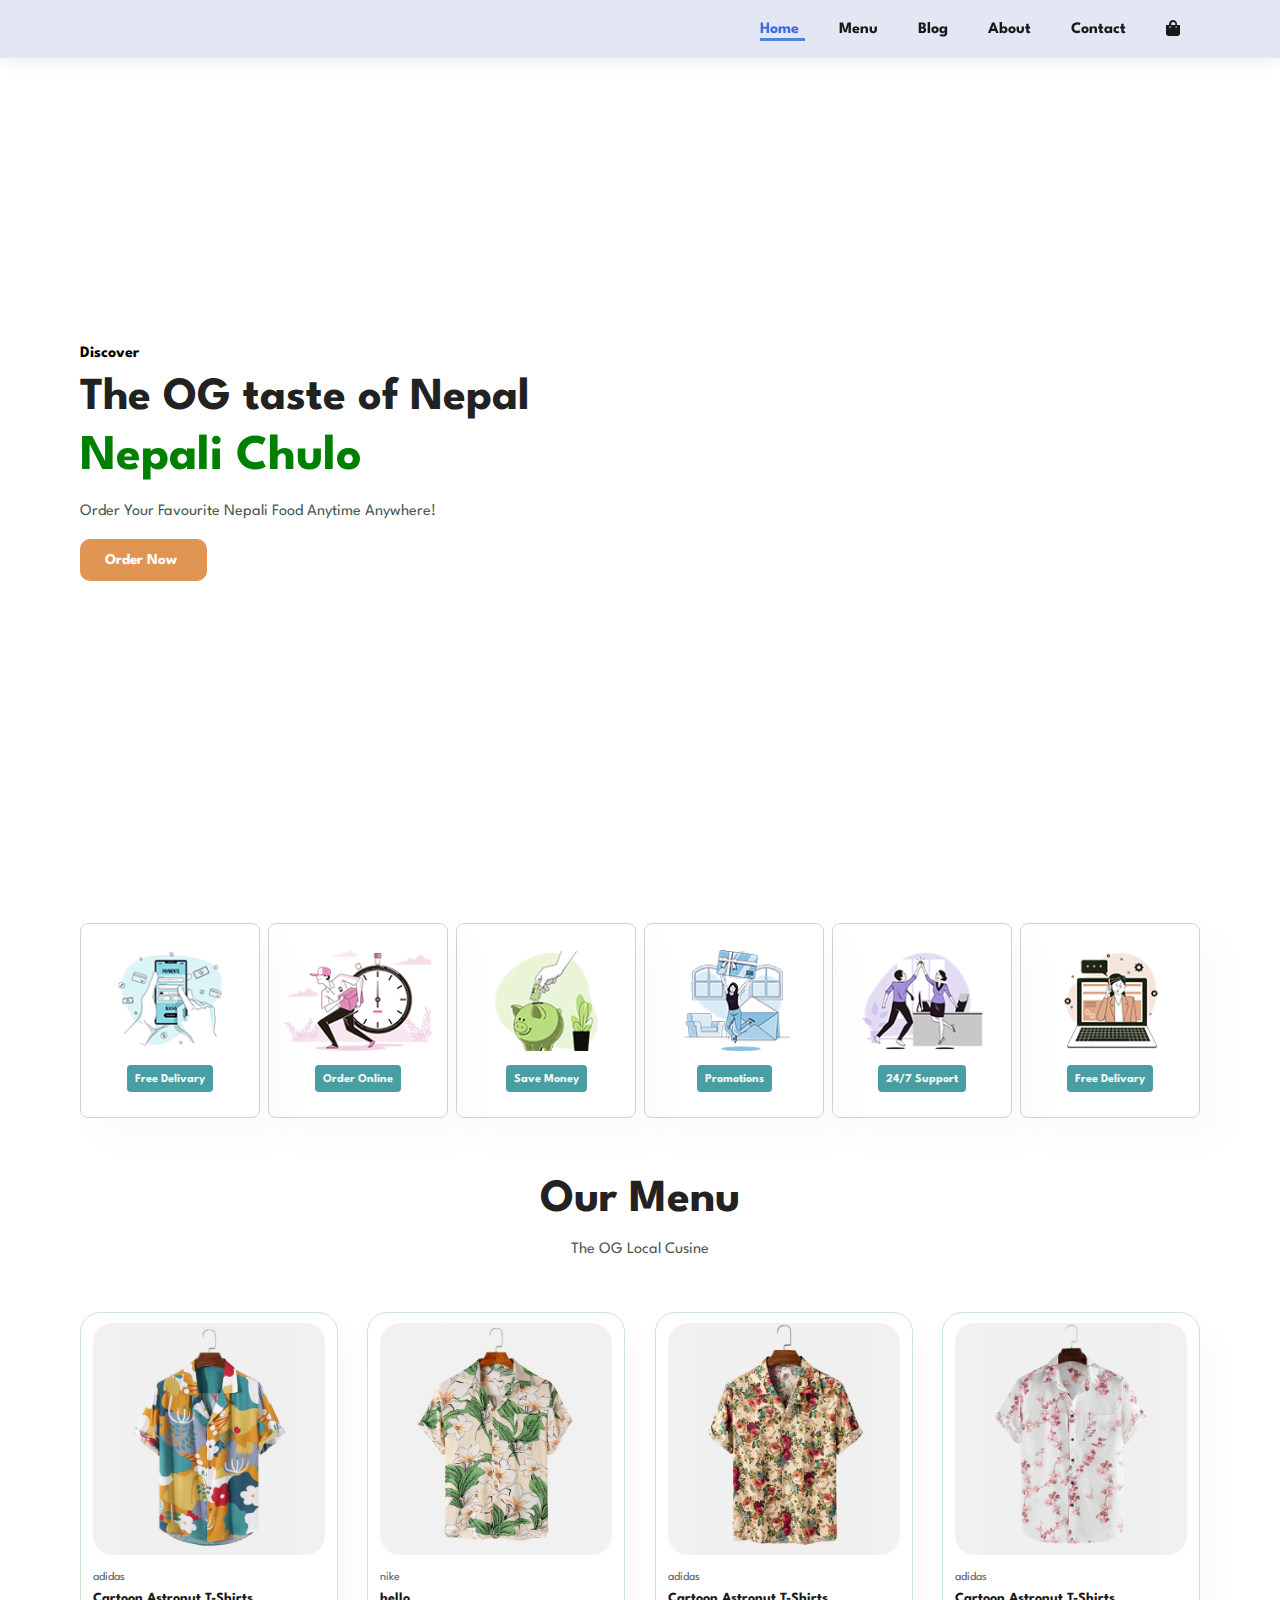
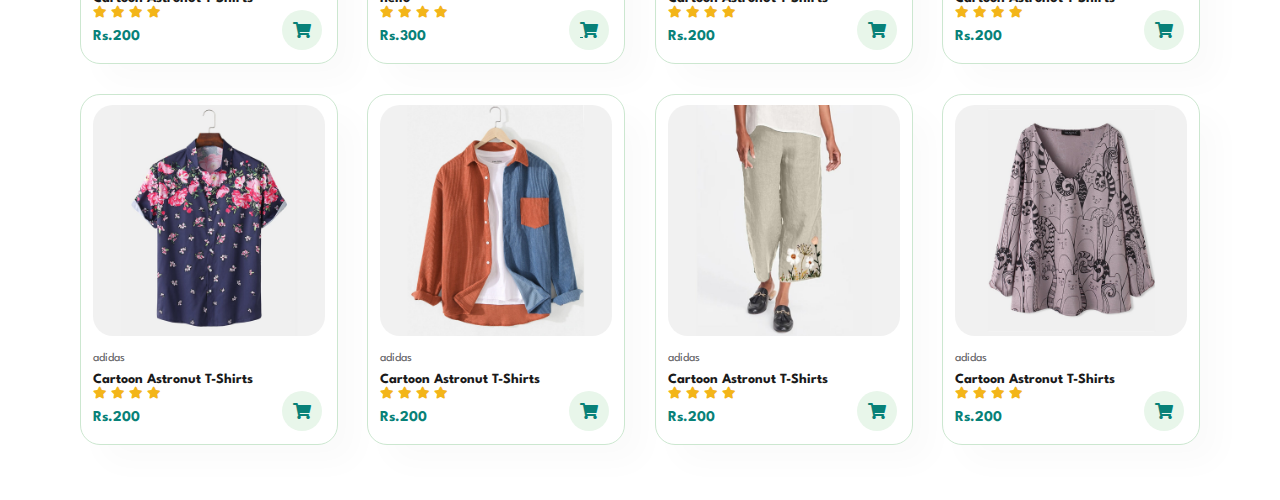
==== index.html @ b4344cbc "Menu_page" ====
<!DOCTYPE html>
<html lang="en">
<head>
    <meta charset="UTF-8">
    <meta name="viewport" content="width=device-width, initial-scale=1.0">
    <title>Cloud Kitchen</title>
    <link rel="stylesheet" href="https://use.fontawesome.com/releases/v5.15.4/css/all.css"/>
    <link rel="stylesheet" href="style.css">
</head>
<body>
    <section id="header">
        <a href="#"><img src="img/logo.png" class="logo" alt=""></a>

        <div>
            <ul id="navbar">
                <li><a class="active" href="">Home</a></li>
                <li><a href="">Menu</a></li>
                <li><a href="">Blog</a></li>
                <li><a href="">About</a></li>
                <li><a href="">Contact</a></li>
                <li><a href="cart.html"><i class="fa fa-shopping-bag"></i></a></li>
            </ul>
        </div>
    </section>

    <section id="hero">
        <h4>Discover</h4>
        <h2>The OG taste of Nepal</h2>
        <h1>Nepali Chulo</h1>
        <p>Order Your Favourite Nepali Food Anytime Anywhere!</p>
        <button>Order Now</button>
    </section>

    <section id="feature" class="section-p1 ">
        <div class="fe-box">
            <img src="img/feature/f1.png" alt="">
            <h6>Free Delivary</h6>
        </div>

        <div class="fe-box">
            <img src="img/feature/f2.png" alt="">
            <h6>Order Online</h6>
        </div>

        <div class="fe-box">
            <img src="img/feature/f3.png" alt="">
            <h6>Save Money</h6>
        </div>

        <div class="fe-box">
            <img src="img/feature/f4.png" alt="">
            <h6>Promotions</h6>
        </div>

        <div class="fe-box">
            <img src="img/feature/f5.png" alt="">
            <h6>24/7 Support</h6>
        </div>

        <div class="fe-box">
            <img src="img/feature/f6.png" alt="">
            <h6>Free Delivary</h6>
        </div>
    </section>

    <section id="product1" class="section-p1">
        <h2>Our Menu</h2>
        <p>The OG Local Cusine</p>
        <div class="pro-container">
            <div class="pro">
                <img src="img/product/f1.jpg" alt="">
                <div class="des">
                    <span>adidas</span>
                    <h5>Cartoon Astronut T-Shirts</h5>
                    <div class="star">
                        <i class="fas fa-star"></i>
                        <i class="fas fa-star"></i>
                        <i class="fas fa-star"></i>
                        <i class="fas fa-star"></i>
                    </div>
                    <h4>Rs.200</h4>
                </div>
                <a href="#"><i class="fas fa-shopping-cart cart"></i></a>
            </div>

            <div class="pro">
                <img src="img/product/f2.jpg" alt="">
                <div class="des">
                    <span>nike</span>
                    <h5>hello</h5>
                    <div class="sta">
                        <i class="fas fa-star"></i>
                        <i class="fas fa-star"></i>
                        <i class="fas fa-star"></i>
                        <i class="fas fa-star"></i>
                    </div>
                    <h4>Rs.300</h4>
                </div>
                <a href="#" class="fas fa-shopping-cart cart"></a>
            </div>

            <div class="pro">
                <img src="img/product/f3.jpg" alt="">
                <div class="des">
                    <span>adidas</span>
                    <h5>Cartoon Astronut T-Shirts</h5>
                    <div class="star">
                        <i class="fas fa-star"></i>
                        <i class="fas fa-star"></i>
                        <i class="fas fa-star"></i>
                        <i class="fas fa-star"></i>
                    </div>
                    <h4>Rs.200</h4>
                </div>
                <a href="#"><i class="fas fa-shopping-cart cart"></i></a>
            </div>

            <div class="pro">
                <img src="img/product/f4.jpg" alt="">
                <div class="des">
                    <span>adidas</span>
                    <h5>Cartoon Astronut T-Shirts</h5>
                    <div class="star">
                        <i class="fas fa-star"></i>
                        <i class="fas fa-star"></i>
                        <i class="fas fa-star"></i>
                        <i class="fas fa-star"></i>
                    </div>
                    <h4>Rs.200</h4>
                </div>
                <a href="#"><i class="fas fa-shopping-cart cart"></i></a>
            </div>

            <div class="pro">
                <img src="img/product/f5.jpg" alt="">
                <div class="des">
                    <span>adidas</span>
                    <h5>Cartoon Astronut T-Shirts</h5>
                    <div class="star">
                        <i class="fas fa-star"></i>
                        <i class="fas fa-star"></i>
                        <i class="fas fa-star"></i>
                        <i class="fas fa-star"></i>
                    </div>
                    <h4>Rs.200</h4>
                </div>
                <a href="#"><i class="fas fa-shopping-cart cart"></i></a>
            </div>

            <div class="pro">
                <img src="img/product/f6.jpg" alt="">
                <div class="des">
                    <span>adidas</span>
                    <h5>Cartoon Astronut T-Shirts</h5>
                    <div class="star">
                        <i class="fas fa-star"></i>
                        <i class="fas fa-star"></i>
                        <i class="fas fa-star"></i>
                        <i class="fas fa-star"></i>
                    </div>
                    <h4>Rs.200</h4>
                </div>
                <a href="#"><i class="fas fa-shopping-cart cart"></i></a>
            </div>

            <div class="pro">
                <img src="img/product/f7.jpg" alt="">
                <div class="des">
                    <span>adidas</span>
                    <h5>Cartoon Astronut T-Shirts</h5>
                    <div class="star">
                        <i class="fas fa-star"></i>
                        <i class="fas fa-star"></i>
                        <i class="fas fa-star"></i>
                        <i class="fas fa-star"></i>
                    </div>
                    <h4>Rs.200</h4>
                </div>
                <a href="#"><i class="fas fa-shopping-cart cart"></i></a>
            </div>

            <div class="pro">
                <img src="img/product/f8.jpg" alt="">
                <div class="des">
                    <span>adidas</span>
                    <h5>Cartoon Astronut T-Shirts</h5>
                    <div class="star">
                        <i class="fas fa-star"></i>
                        <i class="fas fa-star"></i>
                        <i class="fas fa-star"></i>
                        <i class="fas fa-star"></i>
                    </div>
                    <h4>Rs.200</h4>
                </div>
                <a href="#"><i class="fas fa-shopping-cart cart"></i></a>
            </div>
        </div>
    </section>
    <script src="script.js"></script>
</body>
</html>
---- style.css ----
@import url("https://fonts.googleapis.com/css2?family=Spartan:wght@100;200;300;400;500;600;700;800;900&display=swap");

*{
    margin: 0;
    padding: 0;
    box-sizing: border-box;
    font-family: 'Spartan', sans-serif;
}

h1 {
    font-size: 50px;
    line-height: 64px;
    color: #222;
}

h2 {
    font-size: 46px;
    line-height: 54px;
    color: #222;
}

h3 {
    font-size: 20px;
    color: #222;
}

h6 {
    font-weight: 700;
    font-size: 12px;
}

p {
    font-size: 16px;
    color: #465b52;
    margin: 15px 0 20px 0;
}

.section-p1 {
    margin: 40px 80px;
}

.section-m1 {
    margin: 40px 0;
}

body {
    width: 100%;
}

/* Header Section */
#header {
    display: flex;
    align-items: center;
    justify-content: space-between;
    padding: 20px 80px;
    background: #e3e6f3;
    box-shadow: 0 5px 15px rgba(0, 0, 0, 0.06);
    z-index: 999;
    position: sticky;
    top: 0;
    left: 0;
}

#navbar {
    display: flex;
    align-items: center;
    justify-content: center;
}

#navbar li {
    list-style: none;
    padding: 0 20px;
    position: relative;
}

#navbar li a {
    text-decoration: none;
    font-size: 16px;
    font-weight: bold;
    color: #1a1a1a;
    transition: 0.3s ease-in-out;
}

#navbar li a:hover,
#navbar li a.active {
    color: royalblue;
}

#navbar li a.active::after, 
#navbar li a:hover::after
{
    content: "";
    width: 57%;
    height: 3px;
    background: rgb(77, 133, 218);
    position: absolute;
    bottom: -4px;
    left: 20px;
}

/* Home Page */
#hero {
    background-image: url("img/hero4.png");
    height: 90vh;
    width: 100%;
    background-size: cover;
    background-position: top 25% right 0;
    padding: 0 80px;
    display: flex;
    flex-direction: column;
    align-items: flex-start;
    justify-content: center;
}

#hero h4 {
    padding-bottom: 10px;
}

#hero h1 {
    color: green;
}

#hero button {
    border: none;
    color: white;
    background-color: rgb(225, 149, 82);
    padding: 14px 30px 14px 25px;
    border-radius: 10px;
    background-repeat: no-repeat;
    font-weight: bold;
    font-size: 15px;
    cursor: pointer;
}

/* Feature Section */
#feature {
    display: flex;
    align-items: center;
    justify-content: space-between;
    flex-wrap: wrap;
}

#feature .fe-box {
    width: 180px;
    text-align: center;
    padding: 25px 15px;
    box-shadow: 20px 20px 34px rgba(107, 105, 105, 0.03);
    border: 1px solid #ccd5cd;
    border-radius: 8px;
    margin: 15px 0;
}

#feature .fe-box:hover {
    box-shadow: 10px 10px 10px rgba(84, 87, 84, 0.1);
}

#feature .fe-box img {
    width: 100%;
    margin-bottom: 10px;
}

#feature .fe-box h6 {
    display: inline-block;
    padding: 9px 8px 6px 8px;
    line-height: 1;
    border-radius: 4px;
    color: whitesmoke;
    background-color: rgb(73, 158, 164);
}

/* Menu */

#product1 {
    text-align: center;
}

#product1 .pro-container {
    display: flex;
    justify-content: space-between;
    padding-top: 20px;
    flex-wrap: wrap;
}

#product1 .pro {
    width: 23%;
    min-width: 250px;
    padding: 10px 12px;
    border: 1px solid #cce7d0;
    border-radius: 20px;
    cursor: pointer;
    box-shadow: 20px 20px 30px rgba(0, 0, 0, 0.02);
    margin: 15px 0;
    transition: 0.2s ease;
    position: relative;
}

#product1 .pro:hover {
    box-shadow: 20px 20px 30px rgba(0, 0, 0, 0.06);
}

#product1 .pro img {
    width: 100%;
    border-radius: 20px;
}

#product1 .pro .des {
    text-align: start;
    padding: 10px 0;
}

#product1 .pro .des span {
    color: #606063;
    font-size: 12px;
}

#product1 .pro .des h5 {
    padding-top: 8px;
    color: #1a1a1a;
    font-size: 14px;
}

#product1 .pro .des i {
    font-size: 12px;
    color: rgb(243, 181, 25);
}

#product1 .pro .des h4 {
    padding-top: 9px;
    font-size: 15px;
    font-weight: 700;
    color: #088178;
}

#product1 .pro .cart {
    width: 40px;
    height: 40px;
    line-height: 40px;
    border-radius: 50px;
    background-color: #e8f6ea;
    color: #088178;
    position: absolute;
    bottom: 13px;
    right: 15px;
}
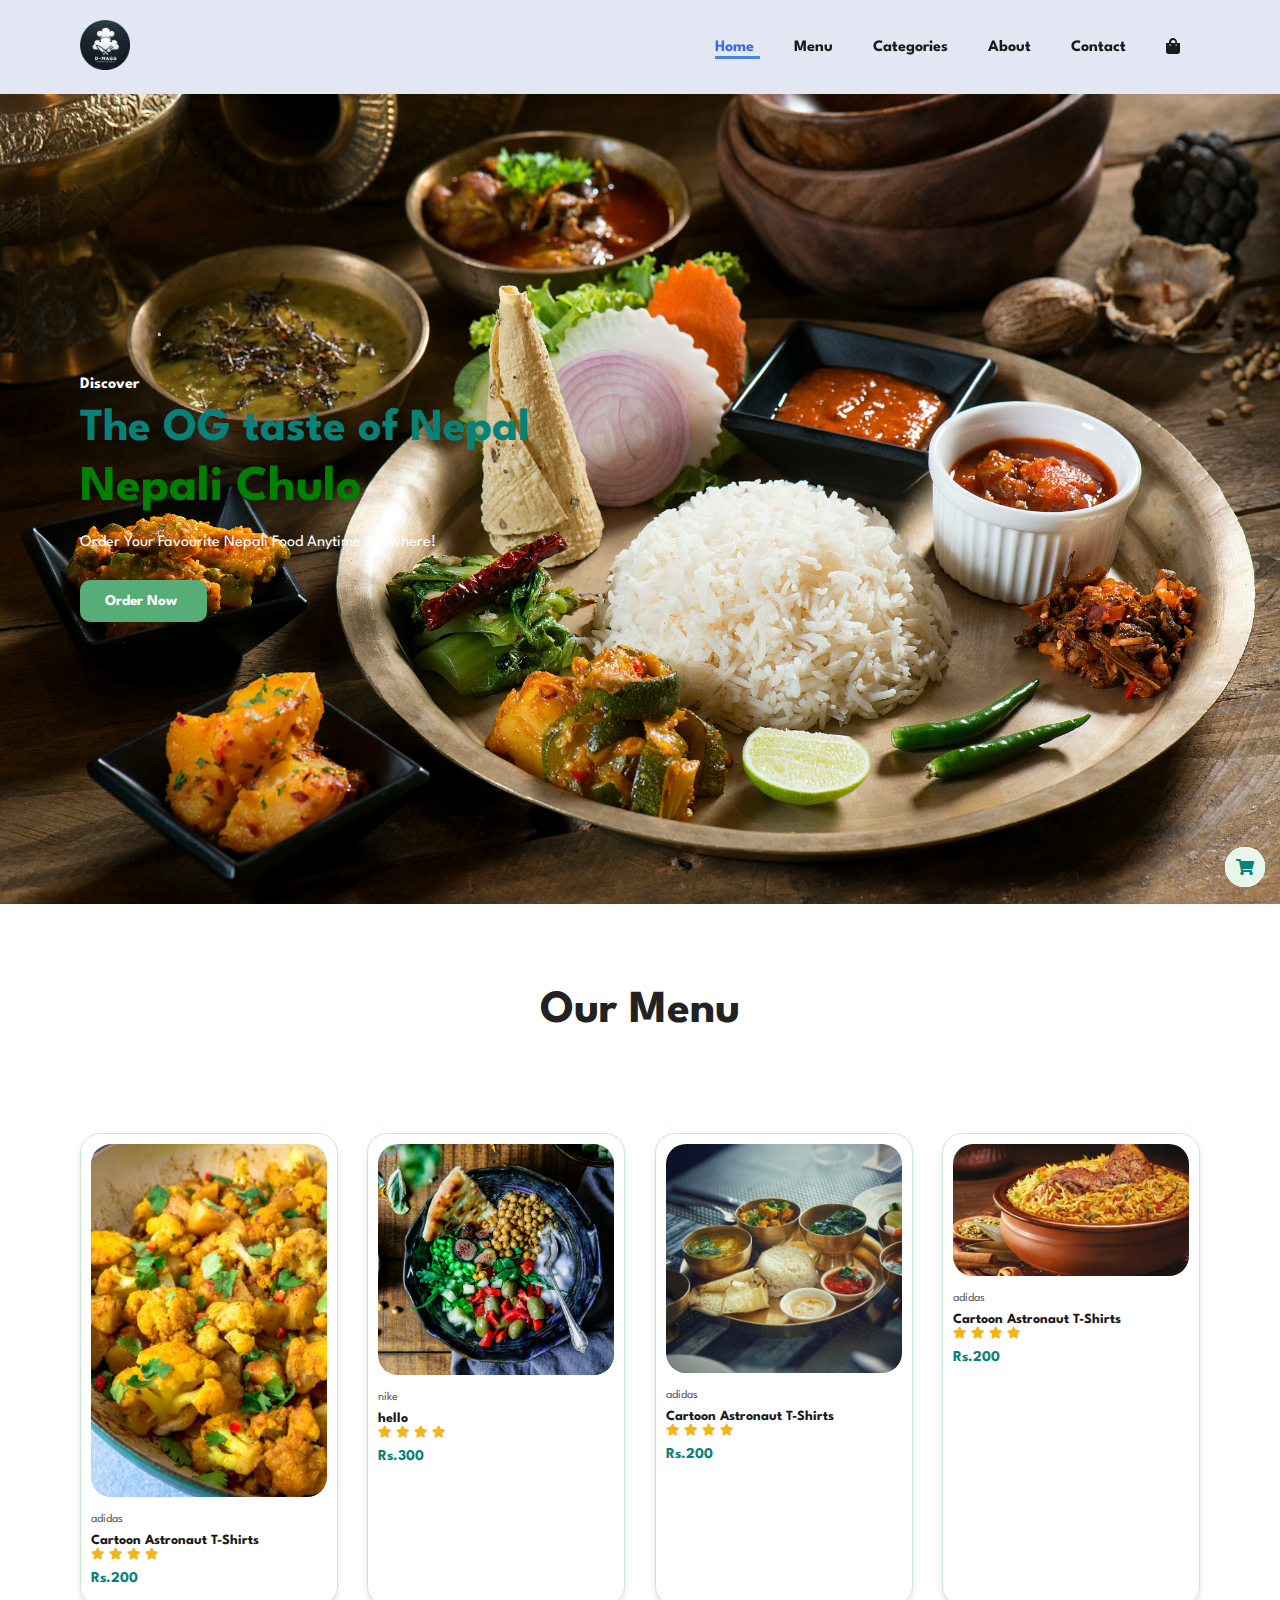
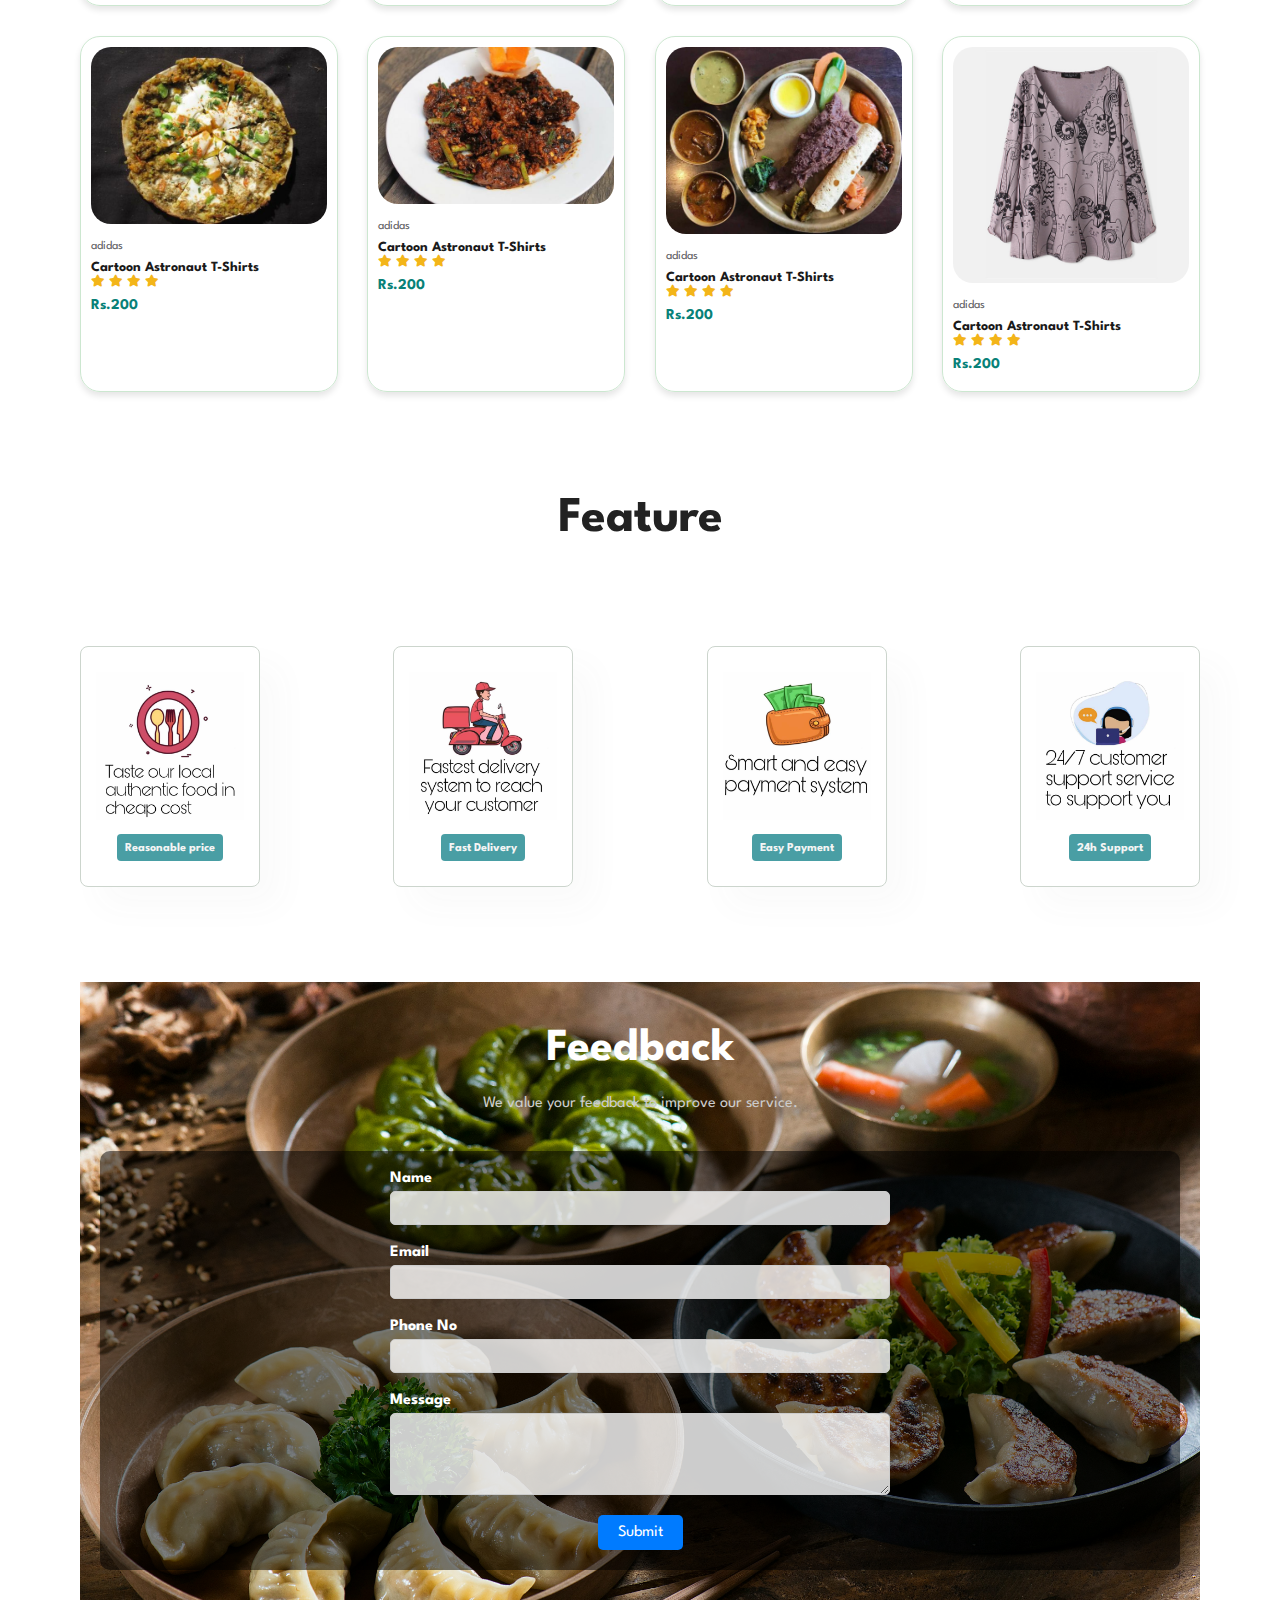
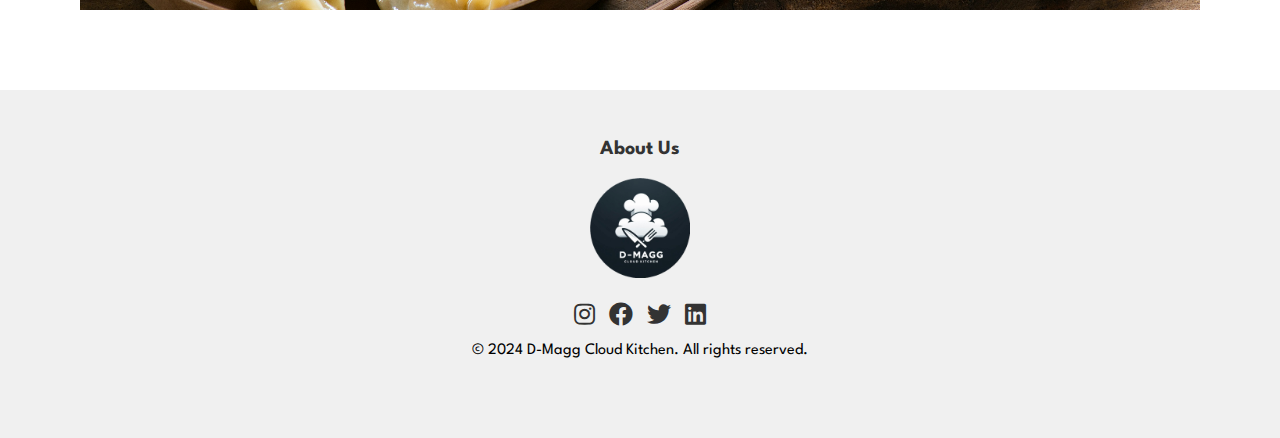
==== commit cea928e4: "try" ====
--- a/index.html
+++ b/index.html
@@ -1,13 +1,17 @@
 <!DOCTYPE html>
 <html lang="en">
+
 <head>
     <meta charset="UTF-8">
     <meta name="viewport" content="width=device-width, initial-scale=1.0">
     <title>Cloud Kitchen</title>
-    <link rel="stylesheet" href="https://use.fontawesome.com/releases/v5.15.4/css/all.css"/>
+    <link rel="stylesheet" href="https://use.fontawesome.com/releases/v5.15.4/css/all.css" />
     <link rel="stylesheet" href="style.css">
 </head>
+
 <body>
+
+    <!-- NavBar -->
     <section id="header">
         <a href="#"><img src="img/logo.png" class="logo" alt=""></a>
 
@@ -15,7 +19,7 @@
             <ul id="navbar">
                 <li><a class="active" href="">Home</a></li>
                 <li><a href="">Menu</a></li>
-                <li><a href="">Blog</a></li>
+                <li><a href="">Categories</a></li>
                 <li><a href="">About</a></li>
                 <li><a href="">Contact</a></li>
                 <li><a href="cart.html"><i class="fa fa-shopping-bag"></i></a></li>
@@ -30,48 +34,17 @@
         <p>Order Your Favourite Nepali Food Anytime Anywhere!</p>
         <button>Order Now</button>
     </section>
-
-    <section id="feature" class="section-p1 ">
-        <div class="fe-box">
-            <img src="img/feature/f1.png" alt="">
-            <h6>Free Delivary</h6>
-        </div>
-
-        <div class="fe-box">
-            <img src="img/feature/f2.png" alt="">
-            <h6>Order Online</h6>
-        </div>
-
-        <div class="fe-box">
-            <img src="img/feature/f3.png" alt="">
-            <h6>Save Money</h6>
-        </div>
-
-        <div class="fe-box">
-            <img src="img/feature/f4.png" alt="">
-            <h6>Promotions</h6>
-        </div>
-
-        <div class="fe-box">
-            <img src="img/feature/f5.png" alt="">
-            <h6>24/7 Support</h6>
-        </div>
-
-        <div class="fe-box">
-            <img src="img/feature/f6.png" alt="">
-            <h6>Free Delivary</h6>
-        </div>
-    </section>
-
+   
+    <!-- Menu -->
     <section id="product1" class="section-p1">
         <h2>Our Menu</h2>
-        <p>The OG Local Cusine</p>
+        <p>The OG Local Cuisine</p>
         <div class="pro-container">
             <div class="pro">
                 <img src="img/product/f1.jpg" alt="">
                 <div class="des">
                     <span>adidas</span>
-                    <h5>Cartoon Astronut T-Shirts</h5>
+                    <h5>Cartoon Astronaut T-Shirts</h5>
                     <div class="star">
                         <i class="fas fa-star"></i>
                         <i class="fas fa-star"></i>
@@ -103,7 +76,7 @@
                 <img src="img/product/f3.jpg" alt="">
                 <div class="des">
                     <span>adidas</span>
-                    <h5>Cartoon Astronut T-Shirts</h5>
+                    <h5>Cartoon Astronaut T-Shirts</h5>
                     <div class="star">
                         <i class="fas fa-star"></i>
                         <i class="fas fa-star"></i>
@@ -119,7 +92,7 @@
                 <img src="img/product/f4.jpg" alt="">
                 <div class="des">
                     <span>adidas</span>
-                    <h5>Cartoon Astronut T-Shirts</h5>
+                    <h5>Cartoon Astronaut T-Shirts</h5>
                     <div class="star">
                         <i class="fas fa-star"></i>
                         <i class="fas fa-star"></i>
@@ -135,7 +108,7 @@
                 <img src="img/product/f5.jpg" alt="">
                 <div class="des">
                     <span>adidas</span>
-                    <h5>Cartoon Astronut T-Shirts</h5>
+                    <h5>Cartoon Astronaut T-Shirts</h5>
                     <div class="star">
                         <i class="fas fa-star"></i>
                         <i class="fas fa-star"></i>
@@ -151,7 +124,7 @@
                 <img src="img/product/f6.jpg" alt="">
                 <div class="des">
                     <span>adidas</span>
-                    <h5>Cartoon Astronut T-Shirts</h5>
+                    <h5>Cartoon Astronaut T-Shirts</h5>
                     <div class="star">
                         <i class="fas fa-star"></i>
                         <i class="fas fa-star"></i>
@@ -167,7 +140,7 @@
                 <img src="img/product/f7.jpg" alt="">
                 <div class="des">
                     <span>adidas</span>
-                    <h5>Cartoon Astronut T-Shirts</h5>
+                    <h5>Cartoon Astronaut T-Shirts</h5>
                     <div class="star">
                         <i class="fas fa-star"></i>
                         <i class="fas fa-star"></i>
@@ -183,19 +156,97 @@
                 <img src="img/product/f8.jpg" alt="">
                 <div class="des">
                     <span>adidas</span>
-                    <h5>Cartoon Astronut T-Shirts</h5>
-                    <div class="star">
-                        <i class="fas fa-star"></i>
-                        <i class="fas fa-star"></i>
-                        <i class="fas fa-star"></i>
-                        <i class="fas fa-star"></i>
-                    </div>
-                    <h4>Rs.200</h4>
-                </div>
-                <a href="#"><i class="fas fa-shopping-cart cart"></i></a>
-            </div>
-        </div>
-    </section>
-    <script src="script.js"></script>
+                    <h5>Cartoon Astronaut T-Shirts</h5>
+                    <div class="star">
+                        <i class="fas fa-star"></i>
+                        <i class="fas fa-star"></i>
+                        <i class="fas fa-star"></i>
+                        <i class="fas fa-star"></i>
+                    </div>
+                    <h4>Rs.200</h4>
+                </div>
+                <a href="#"><i class="fas fa-shopping-cart cart"></i></a>
+            </div>
+        </div>
+    </section>
+
+
+    <h1>
+        <center>Feature</center>
+    </h1>
+    <section id="feature" class="section-p1 ">
+
+        <div class="fe-box">
+            <img src="img/feature/f1.jpg" alt="">
+            <h6>Reasonable price</h6>
+        </div>
+
+        <div class="fe-box">
+            <img src="img/feature/f2.jpg" alt="">
+            <h6>Fast Delivery</h6>
+        </div>
+
+        <div class="fe-box">
+            <img src="img/feature/f3.jpg" alt="">
+            <h6>Easy Payment</h6>
+        </div>
+
+        <div class="fe-box">
+            <img src="img/feature/f4.jpg" alt="">
+            <h6>24h Support</h6>
+        </div>
+    </section>
+
+
+    <!-- FeedBack -->
+    <section id="feedback" class="section-p1">
+        <h2>Feedback</h2>
+        <p>We value your feedback to improve our service.</p>
+        <div class="feedback-background">
+            <form action="submit_feedback.php" method="post">
+                <label for="name">Name</label>
+                <input type="text" id="name" name="name" required>
+    
+                <label for="email">Email</label>
+                <input type="email" id="email" name="email" required>
+    
+                <label for="phone">Phone No</label>
+                <input type="tel" id="phone" name="phone" required>
+    
+                <label for="message">Message</label>
+                <textarea id="message" name="message" rows="5" required></textarea>
+    
+                <button type="submit">Submit</button>
+            </form>
+        </div>
+    </section>
+    
+    
+    <!-- Footer -->
+    <footer class="footer" style="background-color: #f0f0f0;">
+        <div class="container">
+            <h3>About Us</h3>
+            <div class="footer-logo">
+                <img src="img/logo.png" alt="DMagg Cloud Kitchen Logo">
+            </div>
+            <div class="social-media">
+                <a href="https://www.instagram.com/yourprofile" target="_blank">
+                    <i class="fab fa-instagram"></i>
+                </a>
+                <a href="https://www.facebook.com/yourprofile" target="_blank">
+                    <i class="fab fa-facebook"></i>
+                </a>
+                <a href="https://www.twitter.com/yourprofile" target="_blank">
+                    <i class="fab fa-twitter"></i>
+                </a>
+                <a href="https://www.linkedin.com/yourprofile" target="_blank">
+                    <i class="fab fa-linkedin"></i>
+                </a>
+            </div>
+            <p>&copy; 2024 D-Magg Cloud Kitchen. All rights reserved.</p>
+        </div>
+    </footer>
+    
 </body>
+
 </html>--- a/style.css
+++ b/style.css
@@ -36,7 +36,7 @@
 }
 
 .section-p1 {
-    margin: 40px 80px;
+    margin: 80px 80px;
 }
 
 .section-m1 {
@@ -59,6 +59,11 @@
     position: sticky;
     top: 0;
     left: 0;
+}
+
+.logo {
+    width: 50px;
+    height: 50px;
 }
 
 #navbar {
@@ -100,7 +105,7 @@
 
 /* Home Page */
 #hero {
-    background-image: url("img/hero4.png");
+    background-image: url("img/hero4.jpg");
     height: 90vh;
     width: 100%;
     background-size: cover;
@@ -112,8 +117,13 @@
     justify-content: center;
 }
 
-#hero h4 {
+#hero h4, p{
+    color: white;
     padding-bottom: 10px;
+}
+
+#hero h2 {
+    color: #088178;
 }
 
 #hero h1 {
@@ -123,7 +133,7 @@
 #hero button {
     border: none;
     color: white;
-    background-color: rgb(225, 149, 82);
+    background-color: rgb(87, 173, 120);
     padding: 14px 30px 14px 25px;
     border-radius: 10px;
     background-repeat: no-repeat;
@@ -171,6 +181,79 @@
 /* Menu */
 
 #product1 {
+    text-align: center;
+}
+
+#product1 .pro-container {
+    display: flex;
+    justify-content: space-between;
+    padding-top: 20px;
+    flex-wrap: wrap;
+}
+
+#product1 .pro {
+    width: 23%;
+    min-width: 250px;
+    padding: 10px;
+    border: 1px solid #cce7d0;
+    border-radius: 20px;
+    cursor: pointer;
+    box-shadow: 0 4px 6px rgba(0, 0, 0, 0.1);
+    margin: 15px 0;
+    transition: box-shadow 0.3s ease;
+}
+
+#product1 .pro:hover {
+    box-shadow: 0 6px 10px rgba(0, 0, 0, 0.2);
+}
+
+#product1 .pro img {
+    width: 100%;
+    border-radius: 20px;
+}
+
+#product1 .pro .des {
+    padding: 10px 0;
+    text-align: left;
+}
+
+#product1 .pro .des span {
+    color: #606063;
+    font-size: 12px;
+}
+
+#product1 .pro .des h5 {
+    padding-top: 8px;
+    color: #1a1a1a;
+    font-size: 14px;
+}
+
+#product1 .pro .des i {
+    font-size: 12px;
+    color: rgb(243, 181, 25);
+}
+
+#product1 .pro .des h4 {
+    padding-top: 9px;
+    font-size: 15px;
+    font-weight: 700;
+    color: #088178;
+}
+
+#product1 .pro .cart {
+    width: 40px;
+    height: 40px;
+    line-height: 40px;
+    border-radius: 50px;
+    background-color: #e8f6ea;
+    color: #088178;
+    position: absolute;
+    bottom: 13px;
+    right: 15px;
+}
+
+
+/* #product1 {
     text-align: center;
 }
 
@@ -241,4 +324,124 @@
     position: absolute;
     bottom: 13px;
     right: 15px;
-}+} */
+
+/* FeedBack Section */
+#feedback {
+    position: relative;
+    padding: 40px 20px;
+    text-align: center;
+    color: #fff;
+    background-color: rgba(0, 0, 0, 0.5); /* fallback for old browsers */
+    background: url('img/momo.jpg') no-repeat center center/cover;
+}
+
+#feedback h2 {
+    margin-bottom: 20px;
+    color: #fff;
+}
+
+#feedback p {
+    margin-bottom: 30px;
+    color: #ccc;
+}
+
+.feedback-background {
+    background-color: rgba(0, 0, 0, 0.5);
+    padding: 20px;
+    border-radius: 10px;
+}
+
+#feedback form {
+    display: flex;
+    flex-direction: column;
+    align-items: center;
+    width: 100%;
+    max-width: 500px;
+    margin: 0 auto;
+}
+
+#feedback label {
+    text-align: left;
+    margin-bottom: 5px;
+    font-weight: bold;
+    width: 100%;
+    color: #fff;
+}
+
+#feedback input,
+#feedback textarea {
+    margin-bottom: 20px;
+    padding: 10px;
+    border: 1px solid #ccc;
+    border-radius: 5px;
+    width: 100%;
+}
+
+#feedback input {
+    background-color: rgba(255, 255, 255, 0.8);
+    color: #000;
+}
+
+#feedback textarea {
+    background-color: rgba(255, 255, 255, 0.8);
+    color: #000;
+}
+
+#feedback button {
+    padding: 10px 20px;
+    background-color: #007BFF;
+    color: white;
+    border: none;
+    border-radius: 5px;
+    cursor: pointer;
+    font-size: 16px;
+}
+
+#feedback button:hover {
+    background-color: #0056b3;
+}
+
+
+
+/* Footer Section */
+.footer {
+    padding: 50px 0;
+    text-align: center;
+    color: #050404;
+}
+
+.footer p {
+    color: black;
+}
+
+.footer h3 {
+    margin-bottom: 20px;
+    color: #333;
+}
+
+.footer .container {
+    max-width: 1200px;
+    margin: 0 auto;
+    padding: 0 20px;
+}
+
+.footer-logo img {
+    width: 100px; /* Adjust the width as needed */
+}
+
+.social-media {
+    margin-top: 20px;
+}
+
+.social-media a {
+    display: inline-block;
+    margin-right: 10px;
+    color: #333;
+    font-size: 24px;
+}
+
+.social-media a:last-child {
+    margin-right: 0;
+}
+
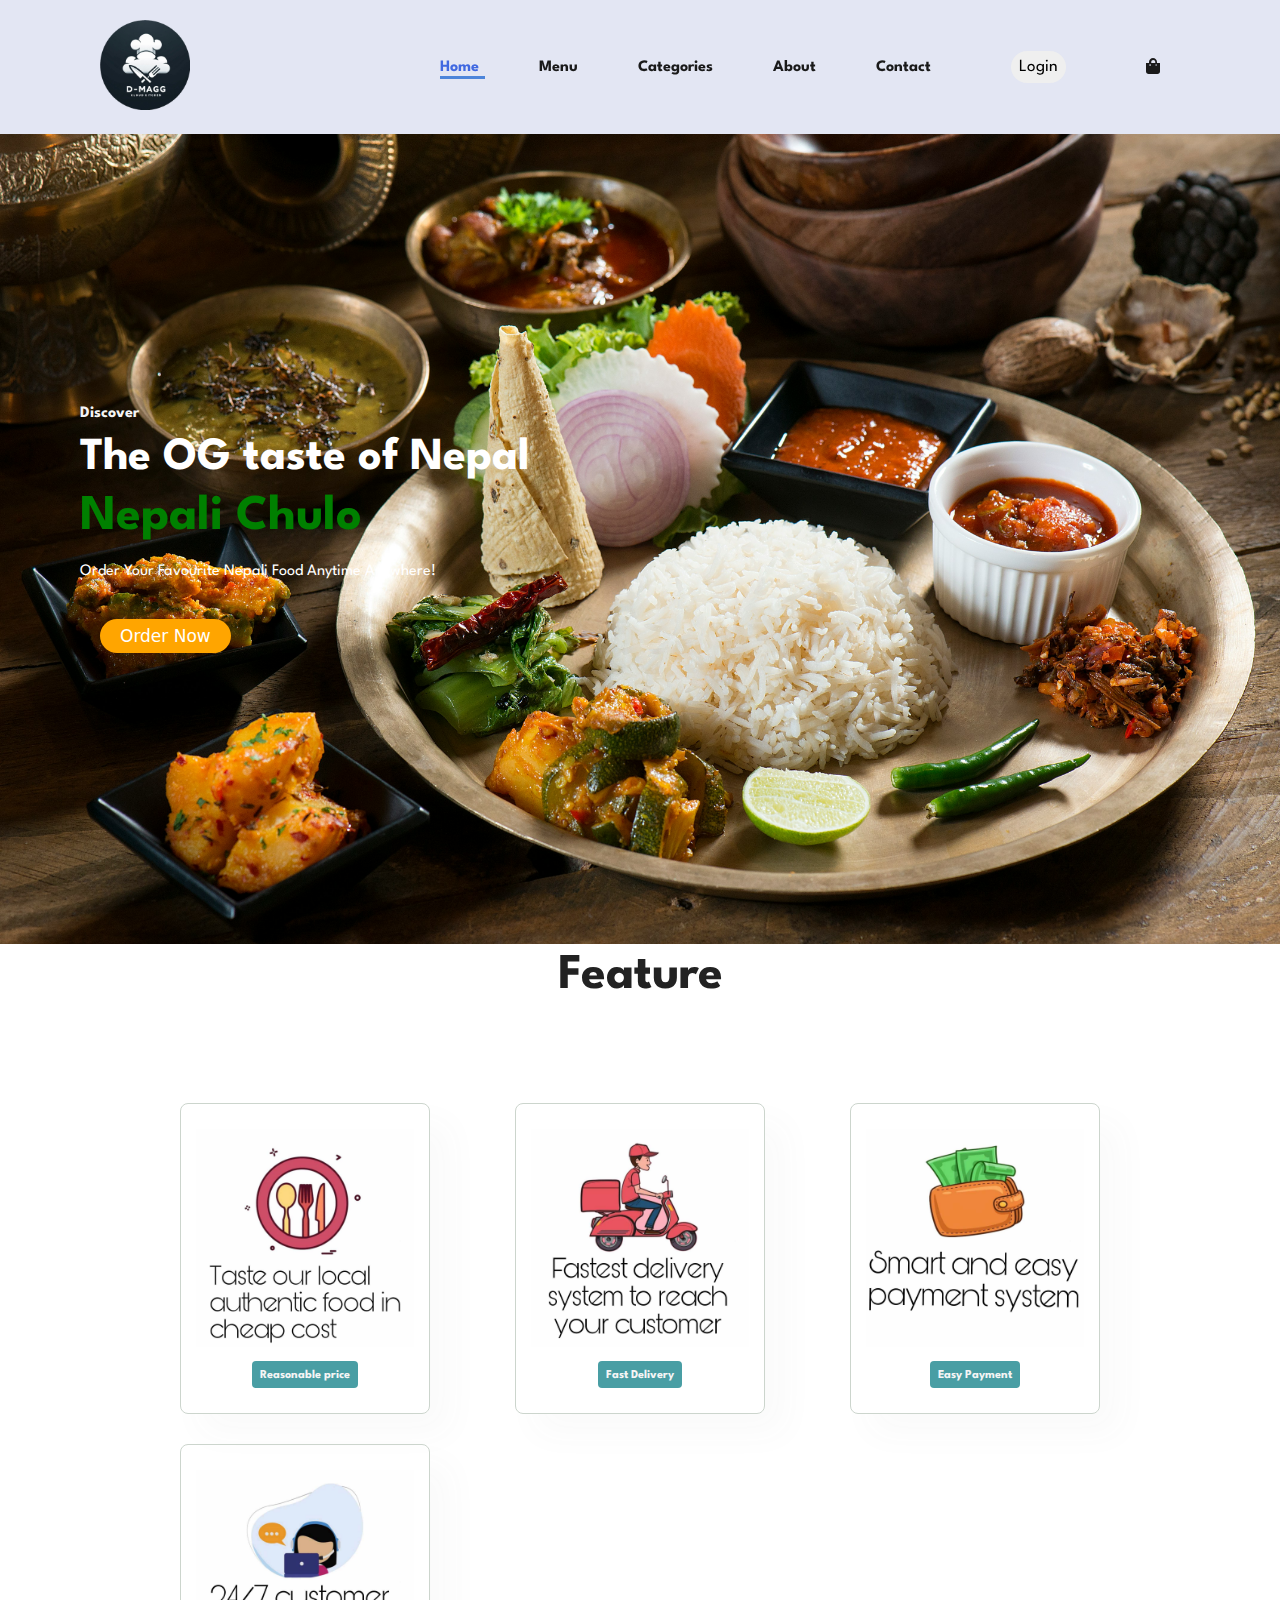
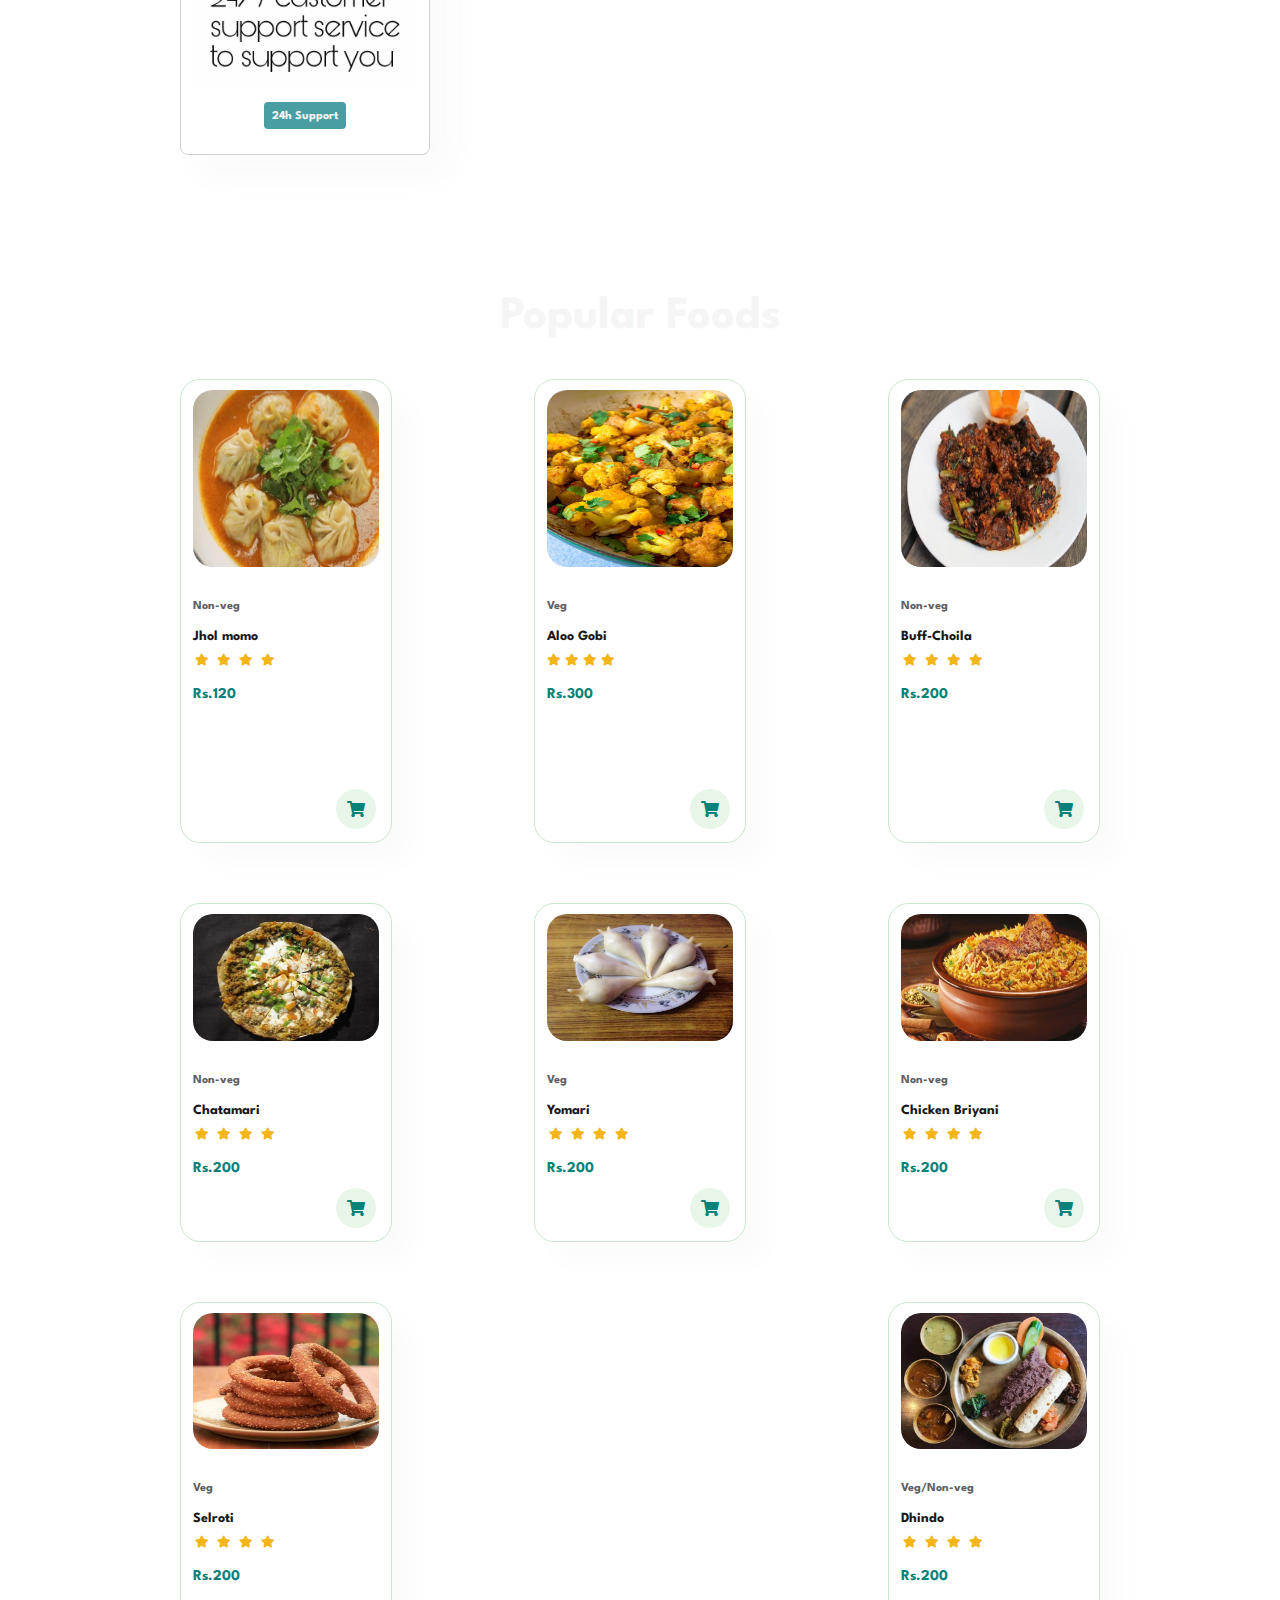
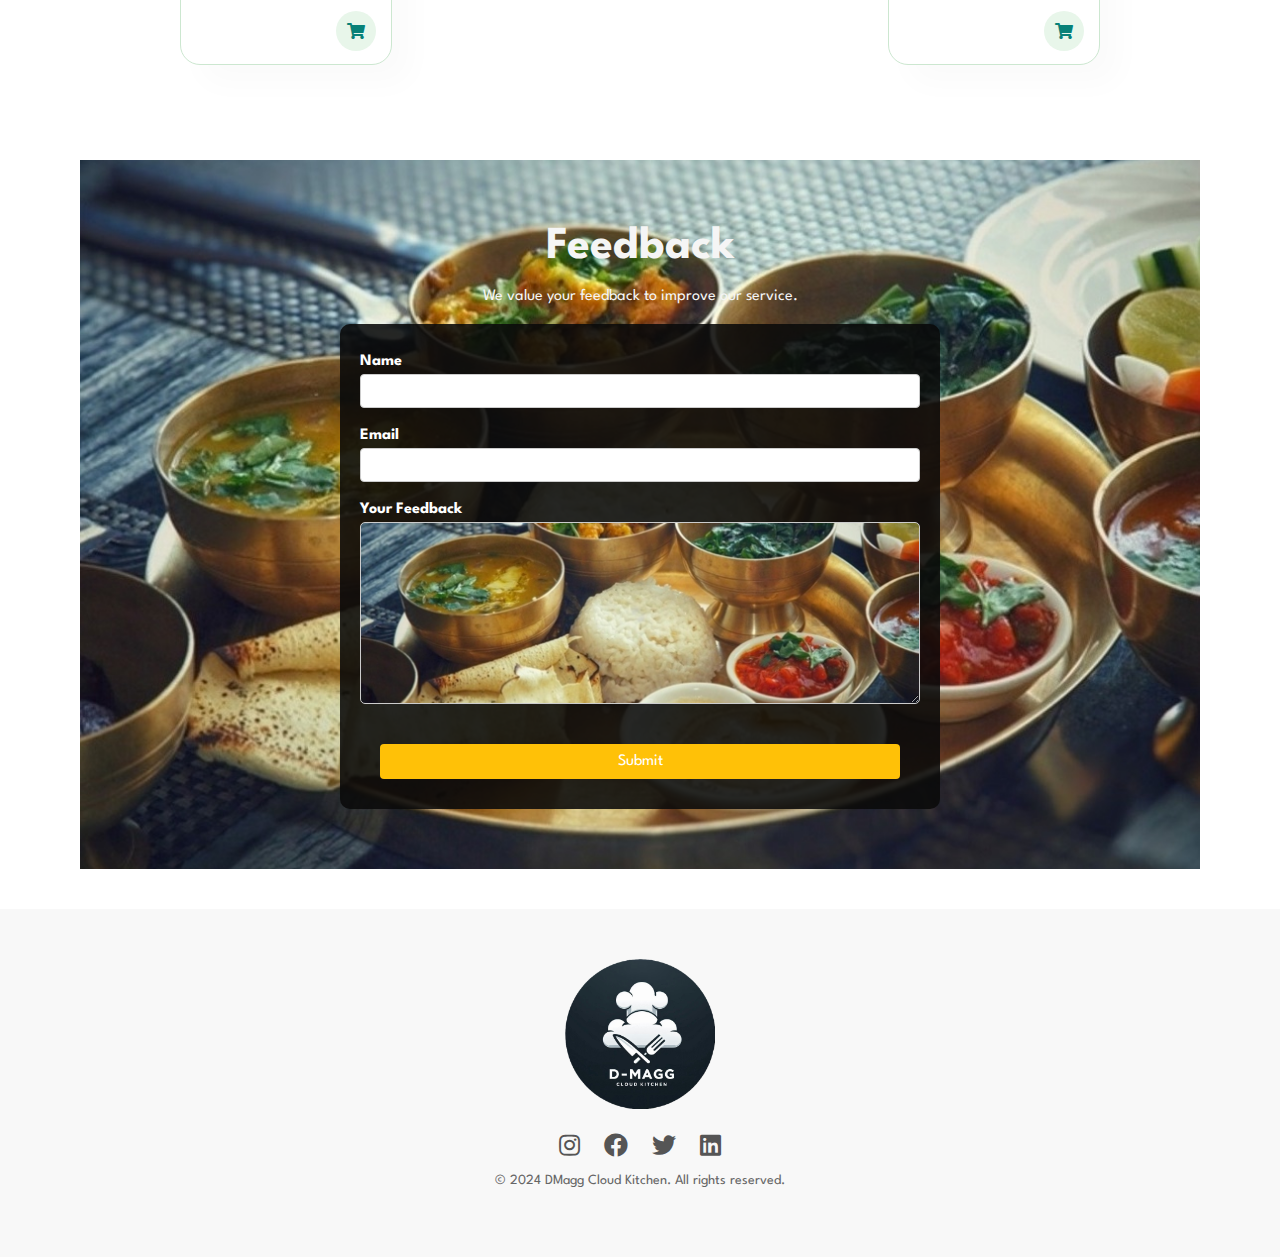
==== commit 5f7fc8cf: "Code_Updated" ====
--- a/index.html
+++ b/index.html
@@ -7,246 +7,313 @@
     <title>Cloud Kitchen</title>
     <link rel="stylesheet" href="https://use.fontawesome.com/releases/v5.15.4/css/all.css" />
     <link rel="stylesheet" href="style.css">
+    <link rel="stylesheet" href="signup.css">
 </head>
 
 <body>
 
     <!-- NavBar -->
-    <section id="header">
-        <a href="#"><img src="img/logo.png" class="logo" alt=""></a>
-
-        <div>
-            <ul id="navbar">
-                <li><a class="active" href="">Home</a></li>
-                <li><a href="">Menu</a></li>
-                <li><a href="">Categories</a></li>
-                <li><a href="">About</a></li>
-                <li><a href="">Contact</a></li>
-                <li><a href="cart.html"><i class="fa fa-shopping-bag"></i></a></li>
-            </ul>
+    <!DOCTYPE html>
+    <html lang="en">
+
+    <head>
+        <meta charset="UTF-8">
+        <meta name="viewport" content="width=device-width, initial-scale=1.0">
+        <title>Login & Signup Modal</title>
+        <link rel="stylesheet" href="demo.css">
+        <script defer src="demo.js"></script>
+    </head>
+
+    <body>
+        <section id="header">
+            <a href="#"><img src="img/logo.png" class="logo" alt=""></a>
+            <div>
+                <ul id="navbar">
+                    <li><a class="active" href="">Home</a></li>
+                    <li><a href="">Menu</a></li>
+                    <li><a href="">Categories</a></li>
+                    <li><a href="">About</a></li>
+                    <li><a href="contact.html">Contact</a></li>
+                    <li>
+                        <button class="loginbtn" onclick="openModal('loginModal')" style="width: auto;">Login</button>
+                    </li>
+                    <li><a href="cart.html"><i class="fa fa-shopping-bag"></i></a></li>
+                </ul>
+            </div>
+    
+        <!-- Login Modal -->
+        <div id="loginModal" class="modal">
+            <div class="modal-content">
+                <span class="close" onclick="closeModal('loginModal')">&times;</span>
+                <div class="modal-right">
+                    <h2>Login to Continue</h2>
+                    <form>
+                        <label for="email">Email Address</label>
+                        <input type="email" id="email" name="email" required>
+                        <label for="password">Enter Password</label>
+                        <input type="password" id="password" name="password" required>
+                        <div class="remember-me">
+                            <input type="checkbox" id="rememberMe">
+                            <label for="rememberMe">Remember Me</label>
+                        </div>
+                        <button type="submit">Login</button>
+                        <p>Don't have an account? <a href="#" id="openSignup" onclick="switchModal('loginModal', 'signupModal')">Signup</a></p>
+                        <p><a href="#">Forgot Password?</a></p>
+                    </form>
+                </div>
+            </div>
         </div>
-    </section>
-
-    <section id="hero">
-        <h4>Discover</h4>
-        <h2>The OG taste of Nepal</h2>
-        <h1>Nepali Chulo</h1>
-        <p>Order Your Favourite Nepali Food Anytime Anywhere!</p>
-        <button>Order Now</button>
-    </section>
-   
-    <!-- Menu -->
-    <section id="product1" class="section-p1">
-        <h2>Our Menu</h2>
-        <p>The OG Local Cuisine</p>
-        <div class="pro-container">
-            <div class="pro">
-                <img src="img/product/f1.jpg" alt="">
-                <div class="des">
-                    <span>adidas</span>
-                    <h5>Cartoon Astronaut T-Shirts</h5>
-                    <div class="star">
-                        <i class="fas fa-star"></i>
-                        <i class="fas fa-star"></i>
-                        <i class="fas fa-star"></i>
-                        <i class="fas fa-star"></i>
-                    </div>
-                    <h4>Rs.200</h4>
-                </div>
-                <a href="#"><i class="fas fa-shopping-cart cart"></i></a>
-            </div>
-
-            <div class="pro">
-                <img src="img/product/f2.jpg" alt="">
-                <div class="des">
-                    <span>nike</span>
-                    <h5>hello</h5>
-                    <div class="sta">
-                        <i class="fas fa-star"></i>
-                        <i class="fas fa-star"></i>
-                        <i class="fas fa-star"></i>
-                        <i class="fas fa-star"></i>
-                    </div>
-                    <h4>Rs.300</h4>
-                </div>
-                <a href="#" class="fas fa-shopping-cart cart"></a>
-            </div>
-
-            <div class="pro">
-                <img src="img/product/f3.jpg" alt="">
-                <div class="des">
-                    <span>adidas</span>
-                    <h5>Cartoon Astronaut T-Shirts</h5>
-                    <div class="star">
-                        <i class="fas fa-star"></i>
-                        <i class="fas fa-star"></i>
-                        <i class="fas fa-star"></i>
-                        <i class="fas fa-star"></i>
-                    </div>
-                    <h4>Rs.200</h4>
-                </div>
-                <a href="#"><i class="fas fa-shopping-cart cart"></i></a>
-            </div>
-
-            <div class="pro">
-                <img src="img/product/f4.jpg" alt="">
-                <div class="des">
-                    <span>adidas</span>
-                    <h5>Cartoon Astronaut T-Shirts</h5>
-                    <div class="star">
-                        <i class="fas fa-star"></i>
-                        <i class="fas fa-star"></i>
-                        <i class="fas fa-star"></i>
-                        <i class="fas fa-star"></i>
-                    </div>
-                    <h4>Rs.200</h4>
-                </div>
-                <a href="#"><i class="fas fa-shopping-cart cart"></i></a>
-            </div>
-
-            <div class="pro">
-                <img src="img/product/f5.jpg" alt="">
-                <div class="des">
-                    <span>adidas</span>
-                    <h5>Cartoon Astronaut T-Shirts</h5>
-                    <div class="star">
-                        <i class="fas fa-star"></i>
-                        <i class="fas fa-star"></i>
-                        <i class="fas fa-star"></i>
-                        <i class="fas fa-star"></i>
-                    </div>
-                    <h4>Rs.200</h4>
-                </div>
-                <a href="#"><i class="fas fa-shopping-cart cart"></i></a>
-            </div>
-
-            <div class="pro">
-                <img src="img/product/f6.jpg" alt="">
-                <div class="des">
-                    <span>adidas</span>
-                    <h5>Cartoon Astronaut T-Shirts</h5>
-                    <div class="star">
-                        <i class="fas fa-star"></i>
-                        <i class="fas fa-star"></i>
-                        <i class="fas fa-star"></i>
-                        <i class="fas fa-star"></i>
-                    </div>
-                    <h4>Rs.200</h4>
-                </div>
-                <a href="#"><i class="fas fa-shopping-cart cart"></i></a>
-            </div>
-
-            <div class="pro">
-                <img src="img/product/f7.jpg" alt="">
-                <div class="des">
-                    <span>adidas</span>
-                    <h5>Cartoon Astronaut T-Shirts</h5>
-                    <div class="star">
-                        <i class="fas fa-star"></i>
-                        <i class="fas fa-star"></i>
-                        <i class="fas fa-star"></i>
-                        <i class="fas fa-star"></i>
-                    </div>
-                    <h4>Rs.200</h4>
-                </div>
-                <a href="#"><i class="fas fa-shopping-cart cart"></i></a>
-            </div>
-
-            <div class="pro">
-                <img src="img/product/f8.jpg" alt="">
-                <div class="des">
-                    <span>adidas</span>
-                    <h5>Cartoon Astronaut T-Shirts</h5>
-                    <div class="star">
-                        <i class="fas fa-star"></i>
-                        <i class="fas fa-star"></i>
-                        <i class="fas fa-star"></i>
-                        <i class="fas fa-star"></i>
-                    </div>
-                    <h4>Rs.200</h4>
-                </div>
-                <a href="#"><i class="fas fa-shopping-cart cart"></i></a>
-            </div>
-        </div>
-    </section>
-
-
-    <h1>
-        <center>Feature</center>
-    </h1>
-    <section id="feature" class="section-p1 ">
-
-        <div class="fe-box">
-            <img src="img/feature/f1.jpg" alt="">
-            <h6>Reasonable price</h6>
-        </div>
-
-        <div class="fe-box">
-            <img src="img/feature/f2.jpg" alt="">
-            <h6>Fast Delivery</h6>
-        </div>
-
-        <div class="fe-box">
-            <img src="img/feature/f3.jpg" alt="">
-            <h6>Easy Payment</h6>
-        </div>
-
-        <div class="fe-box">
-            <img src="img/feature/f4.jpg" alt="">
-            <h6>24h Support</h6>
-        </div>
-    </section>
-
-
-    <!-- FeedBack -->
-    <section id="feedback" class="section-p1">
-        <h2>Feedback</h2>
-        <p>We value your feedback to improve our service.</p>
-        <div class="feedback-background">
-            <form action="submit_feedback.php" method="post">
-                <label for="name">Name</label>
-                <input type="text" id="name" name="name" required>
     
-                <label for="email">Email</label>
-                <input type="email" id="email" name="email" required>
-    
-                <label for="phone">Phone No</label>
-                <input type="tel" id="phone" name="phone" required>
-    
-                <label for="message">Message</label>
-                <textarea id="message" name="message" rows="5" required></textarea>
-    
-                <button type="submit">Submit</button>
-            </form>
+        <!-- Signup Modal -->
+        <div id="signupModal" class="modal">
+            <div class="modal-content">
+                <span class="close" onclick="closeModal('signupModal')">&times;</span>
+                <div class="modal-right">
+                    <h2>Signup to Continue</h2>
+                    <form>
+                        <label for="signupName">Full Name</label>
+                        <input type="text" id="signupName" name="signupName" required>
+                        <label for="signupPhone">Phone Number</label>
+                        <input type="tel" id="signupPhone" name="signupPhone" required>
+                        <label for="signupEmail">Email Address</label>
+                        <input type="email" id="signupEmail" name="signupEmail" required>
+                        <label for="signupPassword">Create Password</label>
+                        <input type="password" id="signupPassword" name="signupPassword" required>
+                        <label for="confirmPassword">Confirm Password</label>
+                        <input type="password" id="confirmPassword" name="confirmPassword" required>
+                        <button type="submit">Signup</button>
+                        <p>Already have an account? <a href="#" id="openLogin" onclick="switchModal('signupModal', 'loginModal')">Login</a></p>
+                    </form>
+                </div>
+            </div>
         </div>
     </section>
     
-    
-    <!-- Footer -->
-    <footer class="footer" style="background-color: #f0f0f0;">
-        <div class="container">
-            <h3>About Us</h3>
-            <div class="footer-logo">
-                <img src="img/logo.png" alt="DMagg Cloud Kitchen Logo">
-            </div>
-            <div class="social-media">
-                <a href="https://www.instagram.com/yourprofile" target="_blank">
-                    <i class="fab fa-instagram"></i>
-                </a>
-                <a href="https://www.facebook.com/yourprofile" target="_blank">
-                    <i class="fab fa-facebook"></i>
-                </a>
-                <a href="https://www.twitter.com/yourprofile" target="_blank">
-                    <i class="fab fa-twitter"></i>
-                </a>
-                <a href="https://www.linkedin.com/yourprofile" target="_blank">
-                    <i class="fab fa-linkedin"></i>
-                </a>
-            </div>
-            <p>&copy; 2024 D-Magg Cloud Kitchen. All rights reserved.</p>
-        </div>
-    </footer>
-    
-</body>
-
-</html>+
+        <!-- Hero Section -->
+        <section id="hero">
+            <h4>Discover</h4>
+            <h2>The OG taste of Nepal</h2>
+            <h1>Nepali Chulo</h1>
+            <p>Order Your Favourite Nepali Food Anytime Anywhere!</p>
+            <button>Order Now</button>
+        </section>
+
+        <!-- Feature -->
+        <h1>
+            <center>Feature</center>
+        </h1>
+        <section id="feature" class="section-p1 ">
+
+            <div class="fe-box">
+                <img src="img/feature/f1.jpg" alt="">
+                <h6>Reasonable price</h6>
+            </div>
+
+            <div class="fe-box">
+                <img src="img/feature/f2.jpg" alt="">
+                <h6>Fast Delivery</h6>
+            </div>
+
+            <div class="fe-box">
+                <img src="img/feature/f3.jpg" alt="">
+                <h6>Easy Payment</h6>
+            </div>
+
+            <div class="fe-box">
+                <img src="img/feature/f4.jpg" alt="">
+                <h6>24h Support</h6>
+            </div>
+
+
+            </div>
+        </section>
+
+        <!-- Menu -->
+        <section id="product1" class="section-p1">
+            <h2>Popular Foods</h2>
+
+            <div class="pro-container">
+                <div class="pro">
+                    <img src="img/product/jhol.jpg" class="jhol" alt="">
+                    <div class="des">
+                        <span>Non-veg</span>
+                        <h5>Jhol momo</h5>
+                        <div class="star">
+                            <i class="fas fa-star"></i>
+                            <i class="fas fa-star"></i>
+                            <i class="fas fa-star"></i>
+                            <i class="fas fa-star"></i>
+                        </div>
+                        <h4>Rs.120</h4>
+                    </div>
+                    <a href="#"><i class="fas fa-shopping-cart cart"></i></a>
+                </div>
+
+                <div class="pro">
+                    <img src="img/product/alo.jpg" alt="">
+                    <div class="des">
+                        <span>Veg</span>
+                        <h5>Aloo Gobi</h5>
+                        <div class="sta">
+                            <i class="fas fa-star"></i>
+                            <i class="fas fa-star"></i>
+                            <i class="fas fa-star"></i>
+                            <i class="fas fa-star"></i>
+                        </div>
+                        <h4>Rs.300</h4>
+                    </div>
+                    <a href="#" class="fas fa-shopping-cart cart"></a>
+                </div>
+
+                <div class="pro">
+                    <img src="img/product/choila.jpg" alt="">
+                    <div class="des">
+                        <span>Non-veg</span>
+                        <h5>Buff-Choila</h5>
+                        <div class="star">
+                            <i class="fas fa-star"></i>
+                            <i class="fas fa-star"></i>
+                            <i class="fas fa-star"></i>
+                            <i class="fas fa-star"></i>
+                        </div>
+                        <h4>Rs.200</h4>
+                    </div>
+                    <a href="#"><i class="fas fa-shopping-cart cart"></i></a>
+                </div>
+
+                <div class="pro">
+                    <img src="img/product/chatamari.jpg" alt="">
+                    <div class="des">
+                        <span>Non-veg</span>
+                        <h5>Chatamari</h5>
+                        <div class="star">
+                            <i class="fas fa-star"></i>
+                            <i class="fas fa-star"></i>
+                            <i class="fas fa-star"></i>
+                            <i class="fas fa-star"></i>
+                        </div>
+                        <h4>Rs.200</h4>
+                    </div>
+                    <a href="#"><i class="fas fa-shopping-cart cart"></i></a>
+                </div>
+
+                <div class="pro">
+                    <img src="img/product/yomari.jpg" alt="">
+                    <div class="des">
+                        <span>Veg</span>
+                        <h5>Yomari</h5>
+                        <div class="star">
+                            <i class="fas fa-star"></i>
+                            <i class="fas fa-star"></i>
+                            <i class="fas fa-star"></i>
+                            <i class="fas fa-star"></i>
+                        </div>
+                        <h4>Rs.200</h4>
+                    </div>
+                    <a href="#"><i class="fas fa-shopping-cart cart"></i></a>
+                </div>
+
+                <div class="pro">
+                    <img src="img/product/biryani.jpg" alt="">
+                    <div class="des">
+                        <span>Non-veg</span>
+                        <h5>Chicken Briyani</h5>
+                        <div class="star">
+                            <i class="fas fa-star"></i>
+                            <i class="fas fa-star"></i>
+                            <i class="fas fa-star"></i>
+                            <i class="fas fa-star"></i>
+                        </div>
+                        <h4>Rs.200</h4>
+                    </div>
+                    <a href="#"><i class="fas fa-shopping-cart cart"></i></a>
+                </div>
+
+                <div class="pro">
+                    <img src="img/product/selroti.jpg" alt="">
+                    <div class="des">
+                        <span>Veg</span>
+                        <h5>Selroti</h5>
+                        <div class="star">
+                            <i class="fas fa-star"></i>
+                            <i class="fas fa-star"></i>
+                            <i class="fas fa-star"></i>
+                            <i class="fas fa-star"></i>
+                        </div>
+                        <h4>Rs.200</h4>
+                    </div>
+                    <a href="#"><i class="fas fa-shopping-cart cart"></i></a>
+                </div>
+
+                <div class="pro">
+                    <img src="img/product/Dhido.jpg" alt="">
+                    <div class="des">
+                        <span>Veg/Non-veg</span>
+                        <h5>Dhindo</h5>
+                        <div class="star">
+                            <i class="fas fa-star"></i>
+                            <i class="fas fa-star"></i>
+                            <i class="fas fa-star"></i>
+                            <i class="fas fa-star"></i>
+                        </div>
+                        <h4>Rs.200</h4>
+                    </div>
+                    <a href="#"><i class="fas fa-shopping-cart cart"></i></a>
+                </div>
+            </div>
+        </section>
+        <script src="script.js"></script>
+
+        <!-- FeedBack Section -->
+        <section id="feedback" class="section-p1">
+            <h2>Feedback</h2>
+            <p>We value your feedback to improve our service.</p>
+            <div class="feedback-container">
+                <form action="submit_feedback.php" method="post">
+                    <label for="name">Name</label>
+                    <input type="text" id="name" name="name" required>
+
+                    <label for="email">Email</label>
+                    <input type="email" id="email" name="email" required>
+
+                    <label for="feedback">Your Feedback</label>
+                    <textarea id="feedback" name="feedback" rows="5" required></textarea>
+
+                    <button type="submit">Submit</button>
+                </form>
+            </div>
+        </section>
+
+        <!-- Footer Section -->
+        <footer class="footer">
+            <div class="container">
+                <div class="footer-logo">
+                    <a href="#">
+                        <img src="img/logo.png" alt="DMagg Cloud Kitchen Logo">
+                    </a>
+                </div>
+                <div class="social-media">
+                    <a href="https://www.instagram.com/yourprofile" target="_blank">
+                        <i class="fab fa-instagram"></i>
+                    </a>
+                    <a href="https://www.facebook.com/yourprofile" target="_blank">
+                        <i class="fab fa-facebook"></i>
+                    </a>
+                    <a href="https://www.twitter.com/yourprofile" target="_blank">
+                        <i class="fab fa-twitter"></i>
+                    </a>
+                    <a href="https://www.linkedin.com/yourprofile" target="_blank">
+                        <i class="fab fa-linkedin"></i>
+                    </a>
+                </div>
+                <p>&copy; 2024 DMagg Cloud Kitchen. All rights reserved.</p>
+            </div>
+        </footer>
+
+        <script src="script.js"></script>
+        <script src="signup.js"></script>
+
+    </body>
+
+    </html>--- a/style.css
+++ b/style.css
@@ -36,7 +36,7 @@
 }
 
 .section-p1 {
-    margin: 80px 80px;
+    margin: 40px 80px;
 }
 
 .section-m1 {
@@ -46,6 +46,7 @@
 body {
     width: 100%;
 }
+
 
 /* Header Section */
 #header {
@@ -61,11 +62,12 @@
     left: 0;
 }
 
-.logo {
-    width: 50px;
-    height: 50px;
-}
-
+.logo{
+    height: 10%;
+    width: 10%;
+
+
+}
 #navbar {
     display: flex;
     align-items: center;
@@ -102,10 +104,23 @@
     bottom: -4px;
     left: 20px;
 }
+#navbar button{
+    padding: 8px;
+    border: transparent;
+    border-radius: 50px;
+    cursor: pointer;
+    font-size: 17px;
+    font-weight: 400;
+
+}
+#navbar button:hover {
+    box-shadow: rgba(50, 28, 142, 0.35) 0 -25px 18px -14px inset,rgba(44,187,99,.25) 0 1px 2px,rgba(206, 242, 28, 0.121) 0 2px 4px,rgba(35, 37, 181, 0.25) 0 4px 8px,rgba(61, 18, 147, 0.25) 0 8px 16px,rgba(44,187,99,.25) 0 16px 32px;
+    transform: scale(1.05) rotate(-1deg);
+}
 
 /* Home Page */
 #hero {
-    background-image: url("img/hero4.jpg");
+    background-image: url("/img/background/hero4.jpg");
     height: 90vh;
     width: 100%;
     background-size: cover;
@@ -117,30 +132,42 @@
     justify-content: center;
 }
 
-#hero h4, p{
+#hero h4{
+    padding-bottom: 10px;
+    color: whitesmoke;  
+}
+
+#hero p, h2{
     color: white;
-    padding-bottom: 10px;
-}
-
-#hero h2 {
-    color: #088178;
 }
 
 #hero h1 {
     color: green;
 }
 
-#hero button {
-    border: none;
-    color: white;
-    background-color: rgb(87, 173, 120);
-    padding: 14px 30px 14px 25px;
-    border-radius: 10px;
-    background-repeat: no-repeat;
-    font-weight: bold;
-    font-size: 15px;
+#hero button{
+    background-color: orange;
+    border-radius: 100px;
+    color: #fff;
     cursor: pointer;
-}
+    display: inline-block;
+    font-family: CerebriSans-Regular,-apple-system,system-ui,Roboto,sans-serif;
+    padding: 7px 20px;
+    text-align: center;
+    text-decoration: none;
+    transition: all 250ms;
+    border: 0;
+    font-size: 17px;
+   font-weight: 400;
+   border: transparent;
+    
+  }
+  
+#hero button:hover {
+    box-shadow: rgba(177, 194, 184, 0.35) 0 -25px 18px -14px inset,rgba(44,187,99,.25) 0 1px 2px,rgba(206, 242, 28, 0.121) 0 2px 4px,rgba(44,187,99,.25) 0 4px 8px,rgba(44,187,99,.25) 0 8px 16px,rgba(44,187,99,.25) 0 16px 32px;
+    transform: scale(1.05) rotate(-1deg);
+  }
+
 
 /* Feature Section */
 #feature {
@@ -151,7 +178,7 @@
 }
 
 #feature .fe-box {
-    width: 180px;
+    width: 250px;
     text-align: center;
     padding: 25px 15px;
     box-shadow: 20px 20px 34px rgba(107, 105, 105, 0.03);
@@ -180,6 +207,8 @@
 
 /* Menu */
 
+
+
 #product1 {
     text-align: center;
 }
@@ -193,28 +222,30 @@
 
 #product1 .pro {
     width: 23%;
-    min-width: 250px;
-    padding: 10px;
+    min-width: 200px;
+    padding: 10px 12px;
     border: 1px solid #cce7d0;
     border-radius: 20px;
     cursor: pointer;
-    box-shadow: 0 4px 6px rgba(0, 0, 0, 0.1);
+    box-shadow: 20px 20px 30px rgba(0, 0, 0, 0.02);
     margin: 15px 0;
-    transition: box-shadow 0.3s ease;
+    transition: 0.2s ease;
+    position: relative;
 }
 
 #product1 .pro:hover {
-    box-shadow: 0 6px 10px rgba(0, 0, 0, 0.2);
+    box-shadow: 20px 20px 30px rgba(0, 0, 0, 0.06);
 }
 
 #product1 .pro img {
     width: 100%;
+    height: 40%;
     border-radius: 20px;
 }
 
 #product1 .pro .des {
-    padding: 10px 0;
-    text-align: left;
+    text-align: start;
+    padding: 20px 0;
 }
 
 #product1 .pro .des span {
@@ -252,196 +283,238 @@
     right: 15px;
 }
 
-
-/* #product1 {
-    text-align: center;
-}
-
-#product1 .pro-container {
+/*menupage */
+/* General styles */
+body {
+    font-family: 'Segoe UI', Tahoma, Geneva, Verdana, sans-serif;
+    margin: 0;
+    padding: 0;
+    box-sizing: border-box;
+}
+
+#header {
     display: flex;
     justify-content: space-between;
-    padding-top: 20px;
-    flex-wrap: wrap;
-}
-
-#product1 .pro {
-    width: 23%;
-    min-width: 250px;
-    padding: 10px 12px;
-    border: 1px solid #cce7d0;
-    border-radius: 20px;
-    cursor: pointer;
-    box-shadow: 20px 20px 30px rgba(0, 0, 0, 0.02);
-    margin: 15px 0;
-    transition: 0.2s ease;
-    position: relative;
-}
-
-#product1 .pro:hover {
-    box-shadow: 20px 20px 30px rgba(0, 0, 0, 0.06);
-}
-
-#product1 .pro img {
+    align-items: center;
+    padding: 20px 100px;
+   
+}
+
+#header .logo {
+    width: 90px;
+}
+
+#navbar {
+    list-style: none;
+    display: flex;
+}
+
+#navbar li {
+    margin-left: 20px;
+}
+
+#navbar a {
+    text-decoration: none;
+    color: #000;
+    font-weight: bold;
+}
+
+#navbar a.active,
+#navbar a:hover {
+    color: #ff6347;
+}
+
+#page-header {
+    background-image: url('img/menu/spices.jpg');
     width: 100%;
-    border-radius: 20px;
-}
-
-#product1 .pro .des {
-    text-align: start;
-    padding: 10px 0;
-}
-
-#product1 .pro .des span {
-    color: #606063;
-    font-size: 12px;
-}
-
-#product1 .pro .des h5 {
-    padding-top: 8px;
-    color: #1a1a1a;
-    font-size: 14px;
-}
-
-#product1 .pro .des i {
-    font-size: 12px;
-    color: rgb(243, 181, 25);
-}
-
-#product1 .pro .des h4 {
-    padding-top: 9px;
-    font-size: 15px;
+    height: 40vh;
+    background-size: cover;
+    display: flex;
+    justify-content: center;
+    text-align: center;
+    flex-direction: column;
+    padding: 14px;
+}
+
+#page-header h2, #page-header p {
+    color: white;
+}
+
+.section-p1 {
+    padding: 40px 100px;
+}
+
+.section-title {
+    margin-top: 60px;
+    margin-bottom: ; 
+}
+
+.section-title h2 {
+    font-size: 36px;
     font-weight: 700;
-    color: #088178;
-}
-
-#product1 .pro .cart {
-    width: 40px;
-    height: 40px;
-    line-height: 40px;
-    border-radius: 50px;
-    background-color: #e8f6ea;
-    color: #088178;
-    position: absolute;
-    bottom: 13px;
-    right: 15px;
-} */
+    color: #333;
+    text-transform: uppercase;
+    border-bottom: 2px solid #ff6347;
+    display: inline-block;
+    padding-bottom: 5px;
+}
+
+.pro-container {
+    display: grid;
+    grid-template-columns: repeat(auto-fill, minmax(250px, 1fr));
+    gap: 30px;
+}
+
+.pro {
+    background: #fff;
+    padding: 20px;
+    text-align: center;
+    border-radius: 10px;
+    box-shadow: 0 4px 8px rgba(0, 0, 0, 0.1);
+}
+
+.pro img {
+    width: 100%;
+    border-radius: 10px;
+}
+
+.pro .des {
+    margin-top: 10px;
+    padding: 0 10px;
+}
+
+.pro .des span {
+    color: #ff6347;
+    font-weight: bold;
+    display: block;
+    margin-bottom: 5px;
+}
+
+.pro .des h5 {
+    margin: 10px 0;
+    font-size: 22px;
+    color: #333;
+}
+
+.pro .star {
+    color: #ff6347;
+}
+
+.pro .star i {
+    margin: 0 2px;
+}
+
+.pro h4 {
+    margin: 10px 0;
+    font-size: 20px;
+    color: #ff6347;
+}
+
+.add-btn {
+    display: inline-block;
+    padding: 10px 20px;
+    background-color: #ff6347;
+    color: white;
+    border: none;
+    border-radius: 5px;
+    text-decoration: none;
+    font-weight: bold;
+    margin-top: 10px;
+}
+
+.add-btn:hover {
+    background-color: #ff4500;
+}
+
 
 /* FeedBack Section */
 #feedback {
+    background: url('img/f3.jpg') no-repeat center center;
+    background-size: cover;
+    padding: 60px 0;
     position: relative;
-    padding: 40px 20px;
-    text-align: center;
-    color: #fff;
-    background-color: rgba(0, 0, 0, 0.5); /* fallback for old browsers */
-    background: url('img/momo.jpg') no-repeat center center/cover;
-}
-
-#feedback h2 {
-    margin-bottom: 20px;
-    color: #fff;
-}
-
-#feedback p {
-    margin-bottom: 30px;
-    color: #ccc;
-}
-
-.feedback-background {
-    background-color: rgba(0, 0, 0, 0.5);
+    color: #fff; /* Optional: Set text color to white for better readability */
+}
+
+.section-p1 h2, p{
+    text-align: center;
+    color: whitesmoke;
+    text-shadow: black;
+}
+
+.feedback-container {
+    position: relative;
+    z-index: 2;
+    max-width: 600px;
+    margin: 0 auto;
     padding: 20px;
+    background: rgba(10, 10, 10, 0.884); /* Light background with some opacity */
     border-radius: 10px;
 }
 
-#feedback form {
+.feedback-container form {
     display: flex;
     flex-direction: column;
-    align-items: center;
-    width: 100%;
-    max-width: 500px;
-    margin: 0 auto;
-}
-
-#feedback label {
-    text-align: left;
+}
+
+.feedback-container label {
     margin-bottom: 5px;
     font-weight: bold;
-    width: 100%;
-    color: #fff;
-}
-
-#feedback input,
-#feedback textarea {
+}
+
+.feedback-container input,
+.feedback-container textarea {
     margin-bottom: 20px;
     padding: 10px;
     border: 1px solid #ccc;
     border-radius: 5px;
-    width: 100%;
-}
-
-#feedback input {
-    background-color: rgba(255, 255, 255, 0.8);
-    color: #000;
-}
-
-#feedback textarea {
-    background-color: rgba(255, 255, 255, 0.8);
-    color: #000;
-}
-
-#feedback button {
+}
+
+.feedback-container button {
     padding: 10px 20px;
-    background-color: #007BFF;
-    color: white;
+    background-color: #333;
+    color: #fff;
     border: none;
     border-radius: 5px;
     cursor: pointer;
-    font-size: 16px;
-}
-
-#feedback button:hover {
-    background-color: #0056b3;
-}
-
-
-
-/* Footer Section */
+    transition: background-color 0.3s;
+}
+
+.feedback-container button:hover {
+    background-color: #555;
+}
+
+
+
+/* Footer */
 .footer {
+    background-color: #f8f8f8;
     padding: 50px 0;
     text-align: center;
-    color: #050404;
-}
-
-.footer p {
-    color: black;
-}
-
-.footer h3 {
-    margin-bottom: 20px;
-    color: #333;
-}
-
-.footer .container {
-    max-width: 1200px;
-    margin: 0 auto;
-    padding: 0 20px;
-}
-
-.footer-logo img {
-    width: 100px; /* Adjust the width as needed */
-}
-
-.social-media {
-    margin-top: 20px;
-}
-
-.social-media a {
+  }
+
+  .footer-logo img {
+    max-width: 150px;
+    margin-bottom: 10px;
+  }
+
+  .social-media {
+    margin: 10px 0;
+  }
+
+  .social-media a {
+    margin: 0 10px;
     display: inline-block;
-    margin-right: 10px;
-    color: #333;
+    color: #555;
     font-size: 24px;
-}
-
-.social-media a:last-child {
-    margin-right: 0;
-}
-
+    text-decoration: none;
+  }
+
+  .social-media a:hover {
+    color: #000;
+  }
+
+  .footer p {
+    color: #666;
+    font-size: 14px;
+  }--- a/signup.css
+++ b/signup.css
@@ -0,0 +1,119 @@
+body {
+    font-family: Arial, sans-serif;
+}
+
+button {
+    padding: 10px 20px;
+    margin: 20px;
+    font-size: 16px;
+}
+
+.modal {
+    display: none;
+    position: fixed;
+    z-index: 1;
+    left: 0;
+    top: 0;
+    width: 100%;
+    height: 100%;
+    overflow: auto;
+    background-color: rgb(0, 0, 0);
+    background-color: rgba(0, 0, 0, 0.4);
+    padding-top: 60px;
+}
+
+.modal-content {
+    background-color: #fefefe;
+    margin: 5% auto;
+    padding: 20px;
+    border: 1px solid #888;
+    width: 80%;
+    max-width: 500px;
+    display: flex;
+    flex-direction: row;
+}
+
+.modal-right {
+    flex: 2;
+}
+
+.modal-right h2{
+    text-align: center;
+    font-size: 30px;
+    color: black;
+}
+
+.modal-right p{
+    color: black;
+}
+
+.close {
+    color: #aaa;
+    float: right;
+    font-size: 28px;
+    font-weight: bold;
+    margin-right: 10px;
+}
+
+.close:hover,
+.close:focus {
+    color: black;
+    text-decoration: none;
+    cursor: pointer;
+}
+
+h2 {
+    margin-top: 0;
+}
+
+form {
+    display: flex;
+    flex-direction: column;
+}
+
+label {
+    margin: 10px 0 5px;
+}
+
+input[type="text"],
+input[type="tel"],
+input[type="email"],
+input[type="password"] {
+    padding: 10px;
+    margin-bottom: 10px;
+    border: 1px solid #ccc;
+    border-radius: 4px;
+}
+
+.remember-me {
+    display: flex;
+    align-items: center;
+}
+
+.remember-me input {
+    margin-right: 10px;
+}
+
+button[type="submit"] {
+    background-color: #ffc107;
+    color: white;
+    padding: 10px;
+    border: none;
+    border-radius: 4px;
+    cursor: pointer;
+    margin-bottom: 10px;
+}
+
+button[type="submit"]:hover {
+    background-color: #e0a800;
+}
+
+
+a {
+    color: #007bff;
+    text-decoration: none;
+}
+
+a:hover {
+    text-decoration: underline;
+}
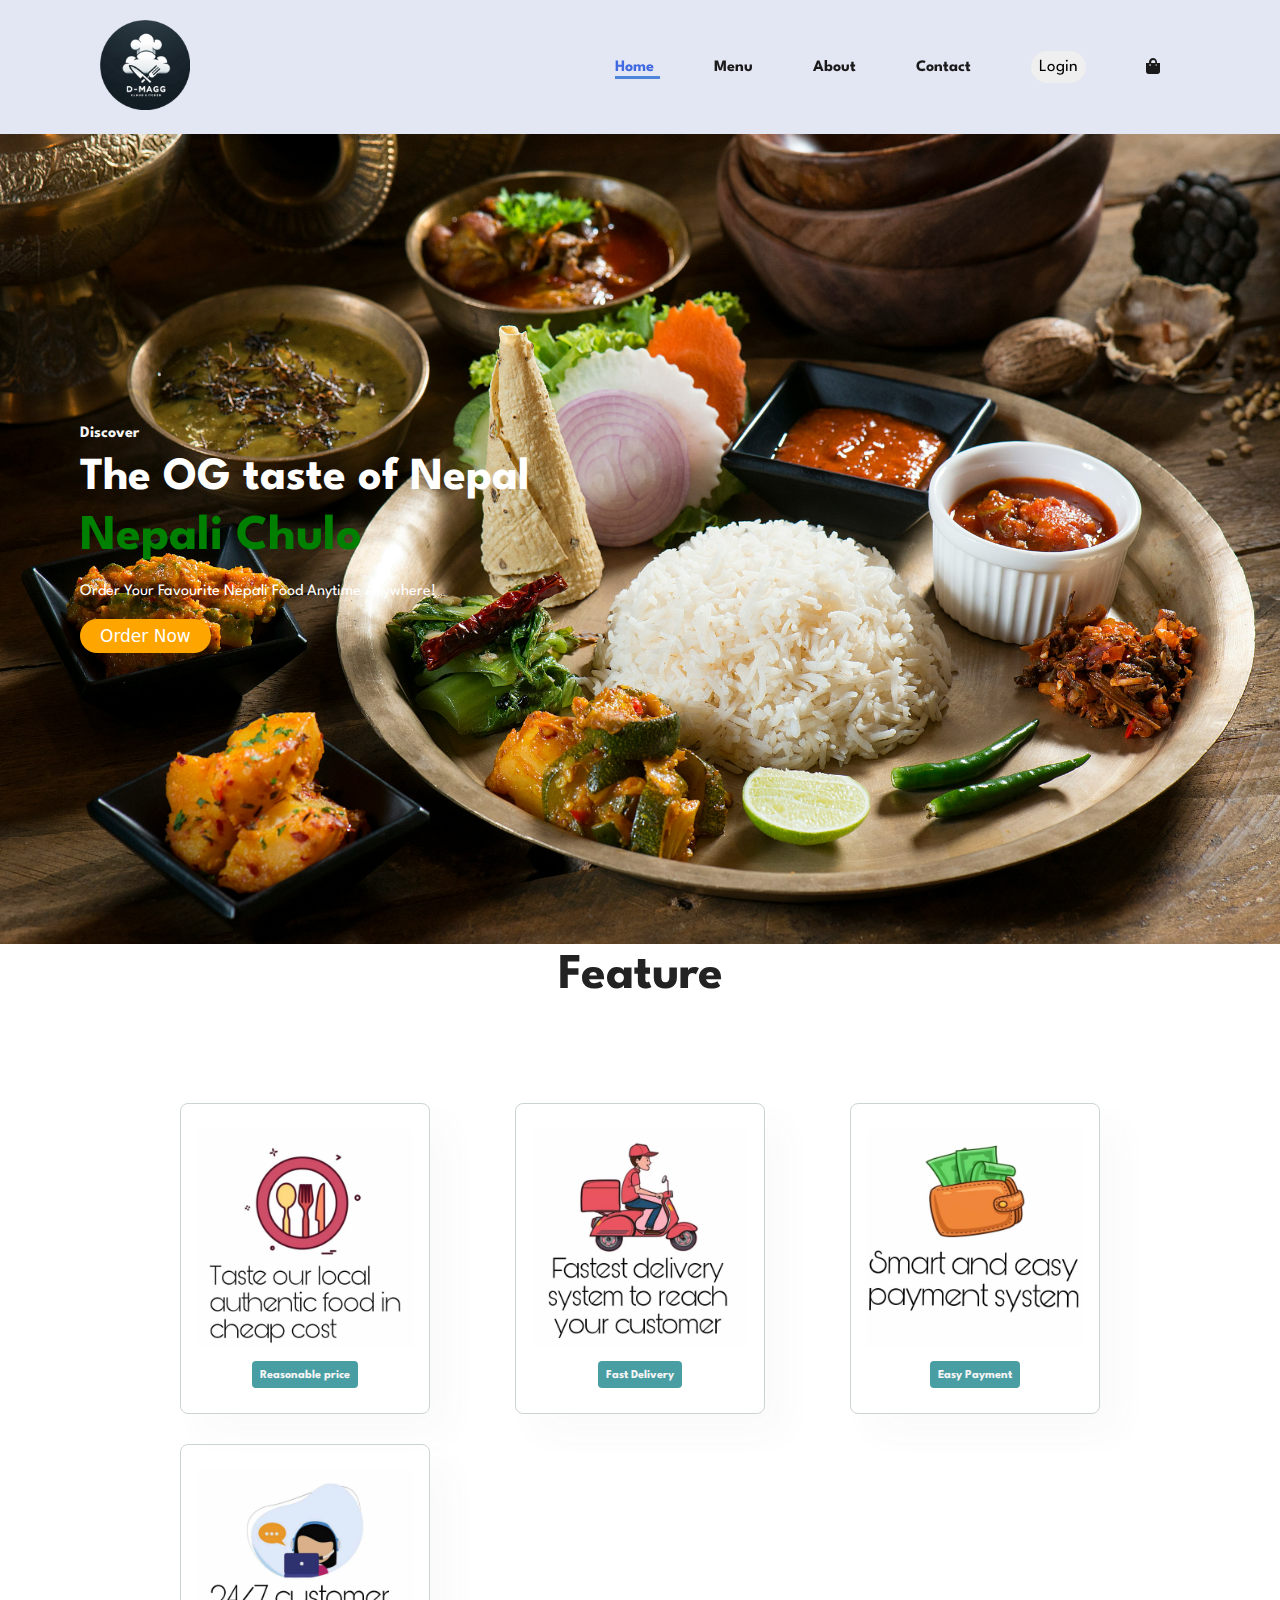
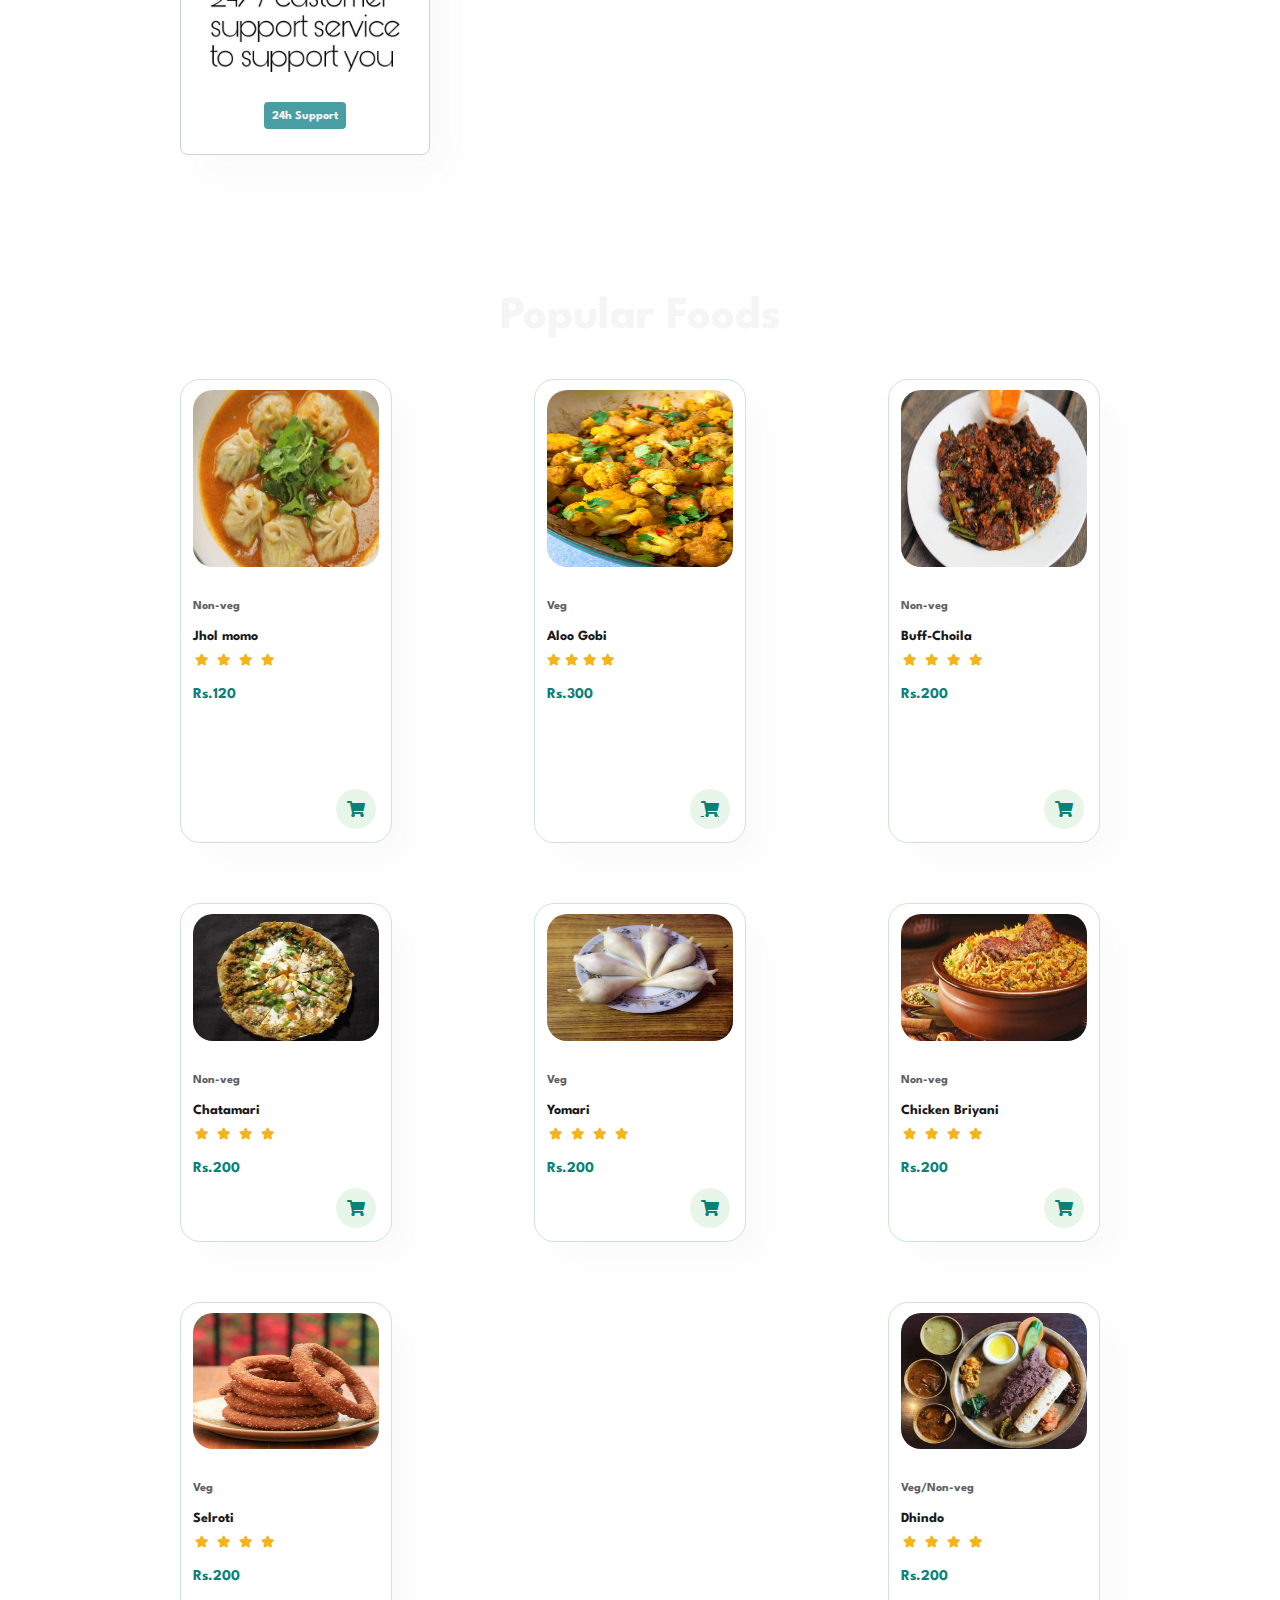
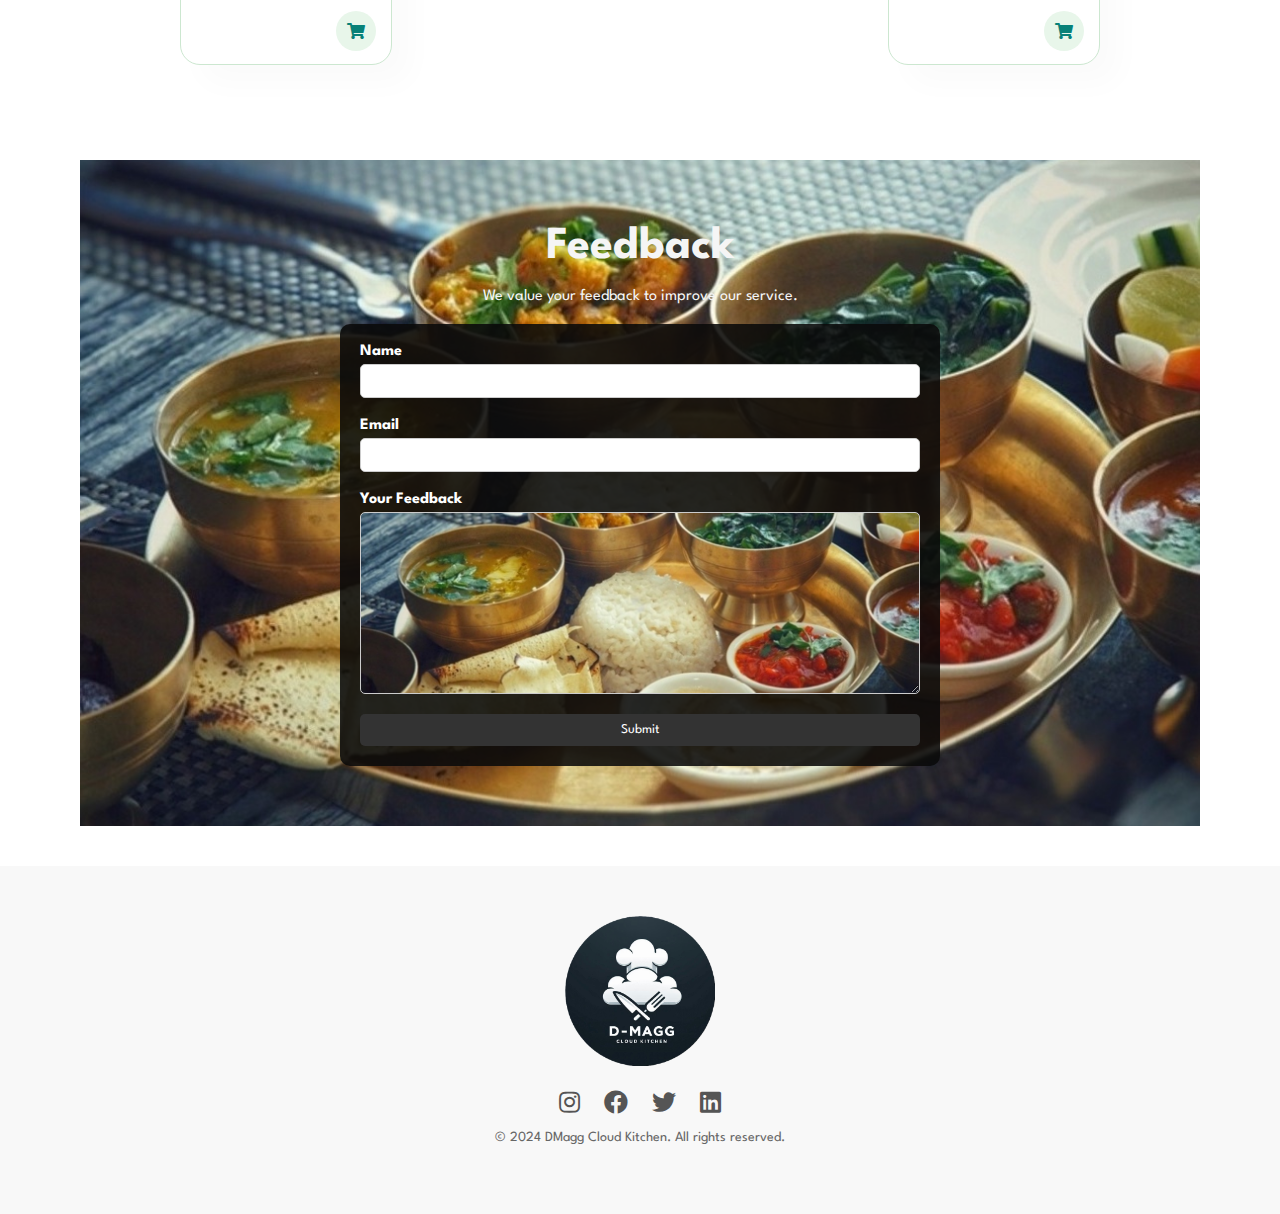
==== commit 1f104274: "menu_added" ====
--- a/index.html
+++ b/index.html
@@ -8,6 +8,7 @@
     <link rel="stylesheet" href="https://use.fontawesome.com/releases/v5.15.4/css/all.css" />
     <link rel="stylesheet" href="style.css">
     <link rel="stylesheet" href="signup.css">
+    <link rel="stylesheet" href="feedback.css">
 </head>
 
 <body>
@@ -30,64 +31,17 @@
             <div>
                 <ul id="navbar">
                     <li><a class="active" href="">Home</a></li>
-                    <li><a href="">Menu</a></li>
-                    <li><a href="">Categories</a></li>
+                    <li><a href="menu.html">Menu</a></li>
                     <li><a href="">About</a></li>
                     <li><a href="contact.html">Contact</a></li>
                     <li>
-                        <button class="loginbtn" onclick="openModal('loginModal')" style="width: auto;">Login</button>
+                        <a href="LoginSignup/login.html"><button class="loginbtn">Login</button></a>
                     </li>
                     <li><a href="cart.html"><i class="fa fa-shopping-bag"></i></a></li>
                 </ul>
             </div>
-    
-        <!-- Login Modal -->
-        <div id="loginModal" class="modal">
-            <div class="modal-content">
-                <span class="close" onclick="closeModal('loginModal')">&times;</span>
-                <div class="modal-right">
-                    <h2>Login to Continue</h2>
-                    <form>
-                        <label for="email">Email Address</label>
-                        <input type="email" id="email" name="email" required>
-                        <label for="password">Enter Password</label>
-                        <input type="password" id="password" name="password" required>
-                        <div class="remember-me">
-                            <input type="checkbox" id="rememberMe">
-                            <label for="rememberMe">Remember Me</label>
-                        </div>
-                        <button type="submit">Login</button>
-                        <p>Don't have an account? <a href="#" id="openSignup" onclick="switchModal('loginModal', 'signupModal')">Signup</a></p>
-                        <p><a href="#">Forgot Password?</a></p>
-                    </form>
-                </div>
-            </div>
-        </div>
-    
-        <!-- Signup Modal -->
-        <div id="signupModal" class="modal">
-            <div class="modal-content">
-                <span class="close" onclick="closeModal('signupModal')">&times;</span>
-                <div class="modal-right">
-                    <h2>Signup to Continue</h2>
-                    <form>
-                        <label for="signupName">Full Name</label>
-                        <input type="text" id="signupName" name="signupName" required>
-                        <label for="signupPhone">Phone Number</label>
-                        <input type="tel" id="signupPhone" name="signupPhone" required>
-                        <label for="signupEmail">Email Address</label>
-                        <input type="email" id="signupEmail" name="signupEmail" required>
-                        <label for="signupPassword">Create Password</label>
-                        <input type="password" id="signupPassword" name="signupPassword" required>
-                        <label for="confirmPassword">Confirm Password</label>
-                        <input type="password" id="confirmPassword" name="confirmPassword" required>
-                        <button type="submit">Signup</button>
-                        <p>Already have an account? <a href="#" id="openLogin" onclick="switchModal('signupModal', 'loginModal')">Login</a></p>
-                    </form>
-                </div>
-            </div>
-        </div>
-    </section>
+        </section>
+
     
 
         <!-- Hero Section -->
@@ -265,25 +219,30 @@
         </section>
         <script src="script.js"></script>
 
+
         <!-- FeedBack Section -->
         <section id="feedback" class="section-p1">
             <h2>Feedback</h2>
             <p>We value your feedback to improve our service.</p>
             <div class="feedback-container">
-                <form action="submit_feedback.php" method="post">
+                <form id="feedbackForm" action="submit_feedback.php" method="post">
                     <label for="name">Name</label>
                     <input type="text" id="name" name="name" required>
-
+                    <span id="nameError" class="error-message"></span>
+    
                     <label for="email">Email</label>
                     <input type="email" id="email" name="email" required>
-
+                    <span id="emailError" class="error-message"></span>
+    
                     <label for="feedback">Your Feedback</label>
                     <textarea id="feedback" name="feedback" rows="5" required></textarea>
-
-                    <button type="submit">Submit</button>
+    
+                    <button type="submit" onclick="validateForm()">Submit</button>
                 </form>
-            </div>
-        </section>
+                <div id="successMessage" class="success-message"></div>
+            </div>
+        </section>
+    
 
         <!-- Footer Section -->
         <footer class="footer">
@@ -313,6 +272,7 @@
 
         <script src="script.js"></script>
         <script src="signup.js"></script>
+        <script src="feedback.js"></script>
 
     </body>
 
--- a/style.css
+++ b/style.css
@@ -426,66 +426,6 @@
     background-color: #ff4500;
 }
 
-
-/* FeedBack Section */
-#feedback {
-    background: url('img/f3.jpg') no-repeat center center;
-    background-size: cover;
-    padding: 60px 0;
-    position: relative;
-    color: #fff; /* Optional: Set text color to white for better readability */
-}
-
-.section-p1 h2, p{
-    text-align: center;
-    color: whitesmoke;
-    text-shadow: black;
-}
-
-.feedback-container {
-    position: relative;
-    z-index: 2;
-    max-width: 600px;
-    margin: 0 auto;
-    padding: 20px;
-    background: rgba(10, 10, 10, 0.884); /* Light background with some opacity */
-    border-radius: 10px;
-}
-
-.feedback-container form {
-    display: flex;
-    flex-direction: column;
-}
-
-.feedback-container label {
-    margin-bottom: 5px;
-    font-weight: bold;
-}
-
-.feedback-container input,
-.feedback-container textarea {
-    margin-bottom: 20px;
-    padding: 10px;
-    border: 1px solid #ccc;
-    border-radius: 5px;
-}
-
-.feedback-container button {
-    padding: 10px 20px;
-    background-color: #333;
-    color: #fff;
-    border: none;
-    border-radius: 5px;
-    cursor: pointer;
-    transition: background-color 0.3s;
-}
-
-.feedback-container button:hover {
-    background-color: #555;
-}
-
-
-
 /* Footer */
 .footer {
     background-color: #f8f8f8;
--- a/feedback.css
+++ b/feedback.css
@@ -0,0 +1,66 @@
+/* FeedBack Section */
+#feedback {
+    background: url('img/f3.jpg') no-repeat center center;
+    background-size: cover;
+    padding: 60px 0;
+    position: relative;
+    color: #fff; /* Optional: Set text color to white for better readability */
+}
+
+.section-p1 h2, p{
+    text-align: center;
+    color: whitesmoke;
+    text-shadow: black;
+}
+
+.feedback-container {
+    position: relative;
+    z-index: 2;
+    max-width: 600px;
+    margin: 0 auto;
+    padding: 20px;
+    background: rgba(10, 10, 10, 0.884); /* Light background with some opacity */
+    border-radius: 10px;
+}
+
+.feedback-container form {
+    display: flex;
+    flex-direction: column;
+}
+
+.feedback-container label {
+    margin-bottom: 5px;
+    font-weight: bold;
+}
+
+.feedback-container input,
+.feedback-container textarea {
+    margin-bottom: 20px;
+    padding: 10px;
+    border: 1px solid #ccc;
+    border-radius: 5px;
+}
+
+.feedback-container button {
+    padding: 10px 20px;
+    background-color: #333;
+    color: #fff;
+    border: none;
+    border-radius: 5px;
+    cursor: pointer;
+    transition: background-color 0.3s;
+}
+
+.feedback-container button:hover {
+    background-color: #555;
+}
+
+.error-message {
+    color: red;
+    font-size: 12px;
+}
+
+.success-message {
+    color: green;
+    font-size: 14px;
+}